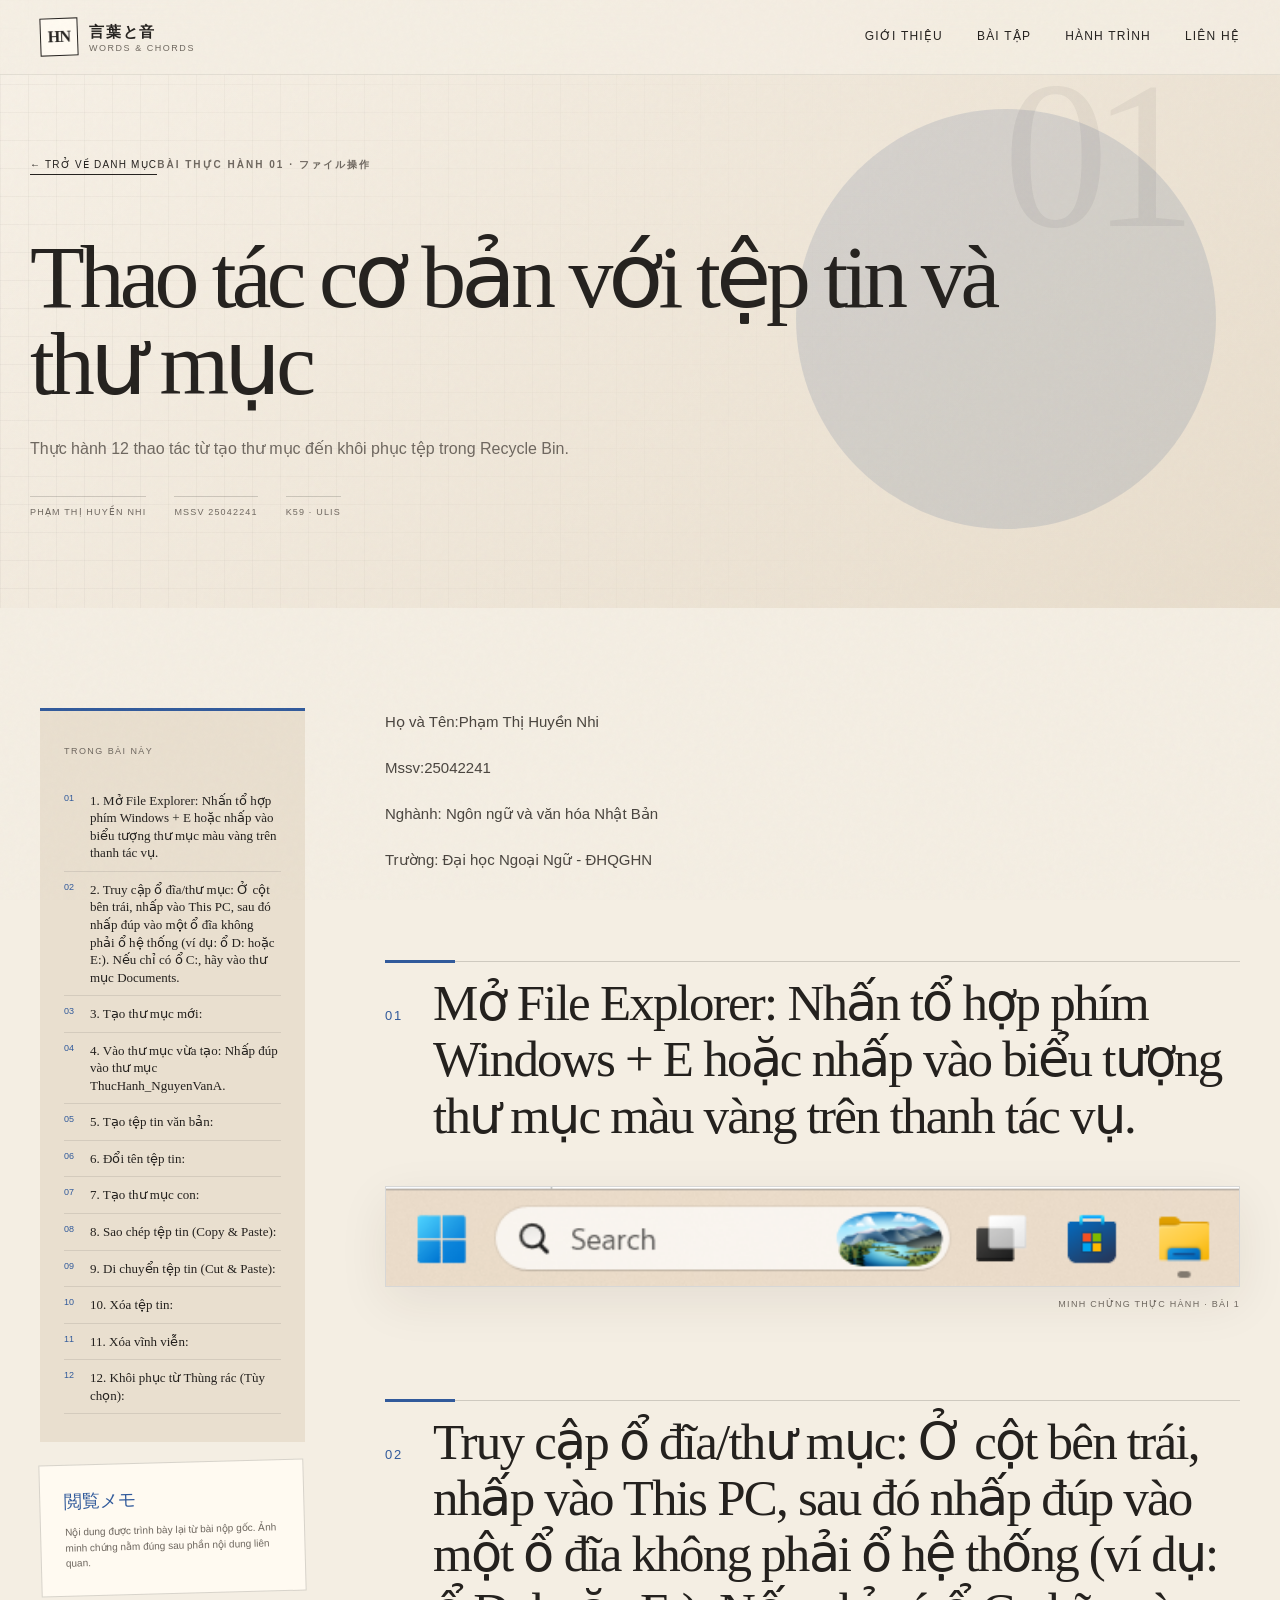
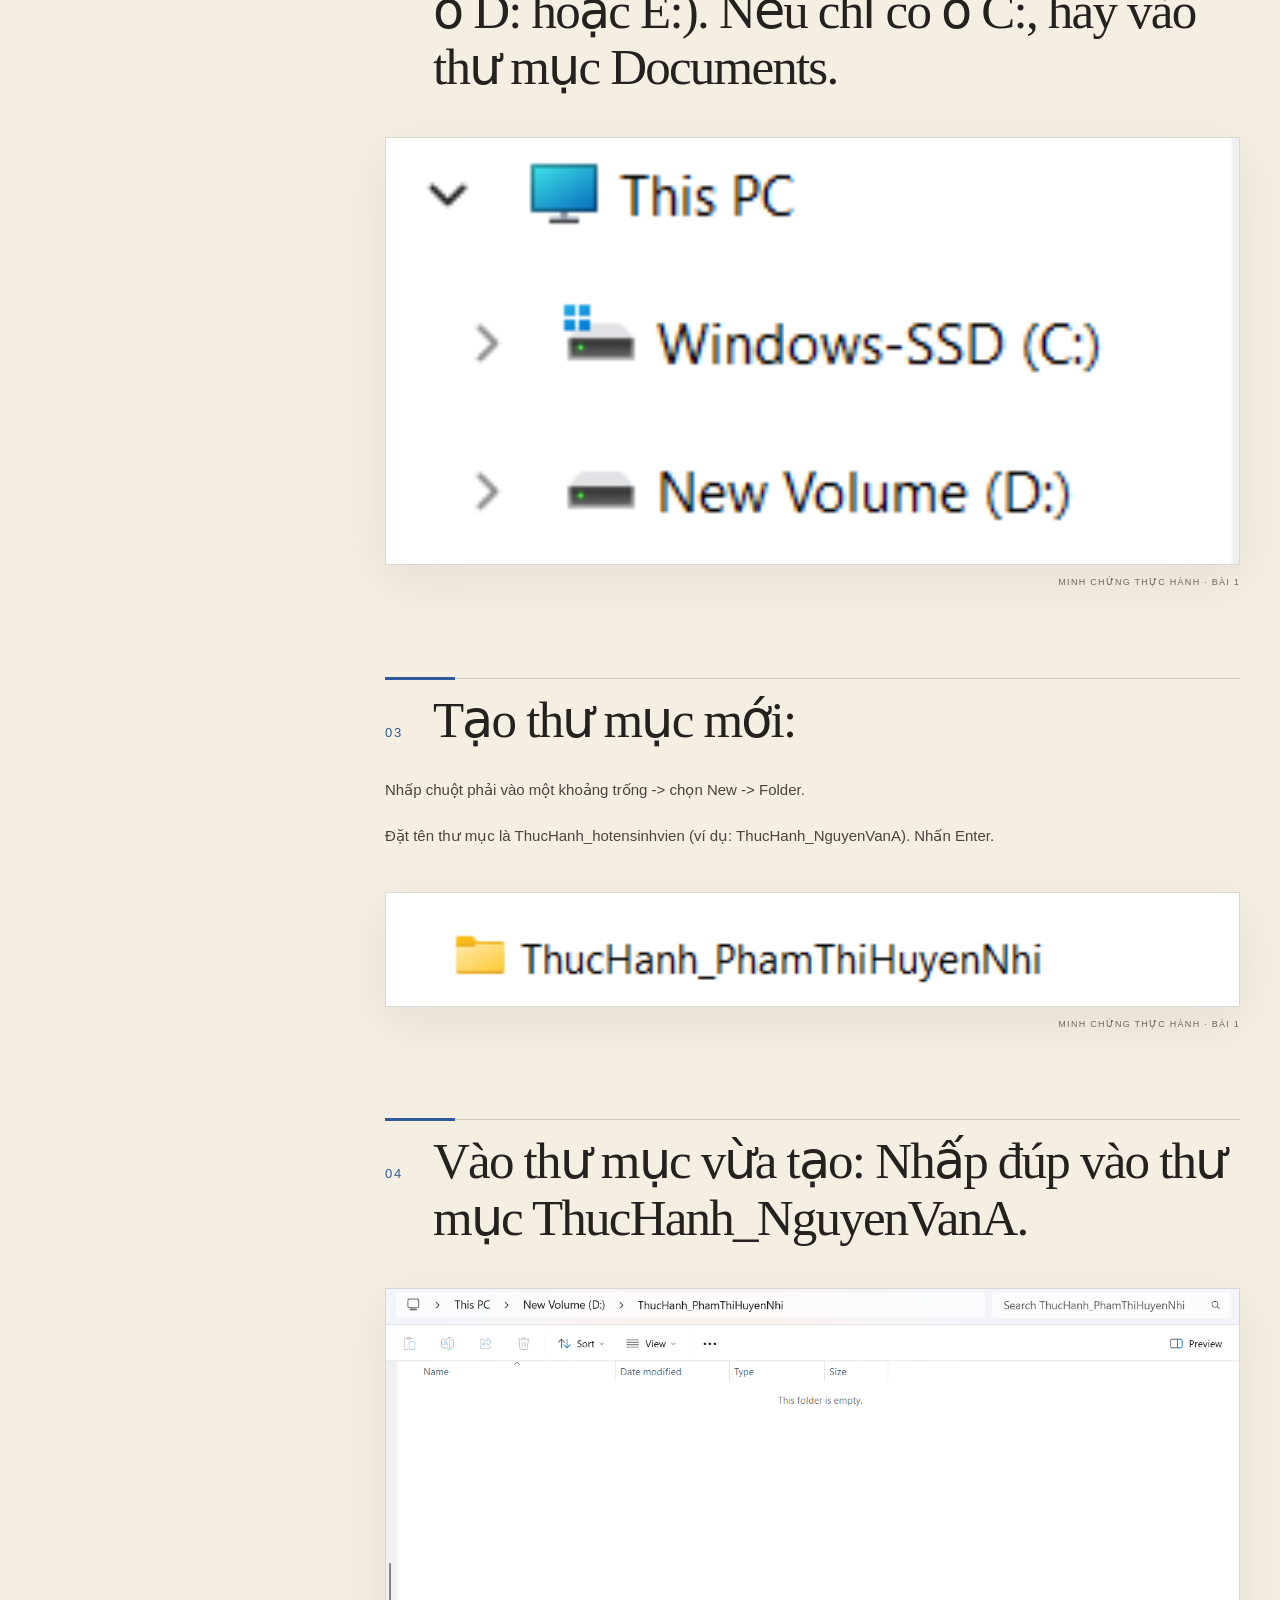
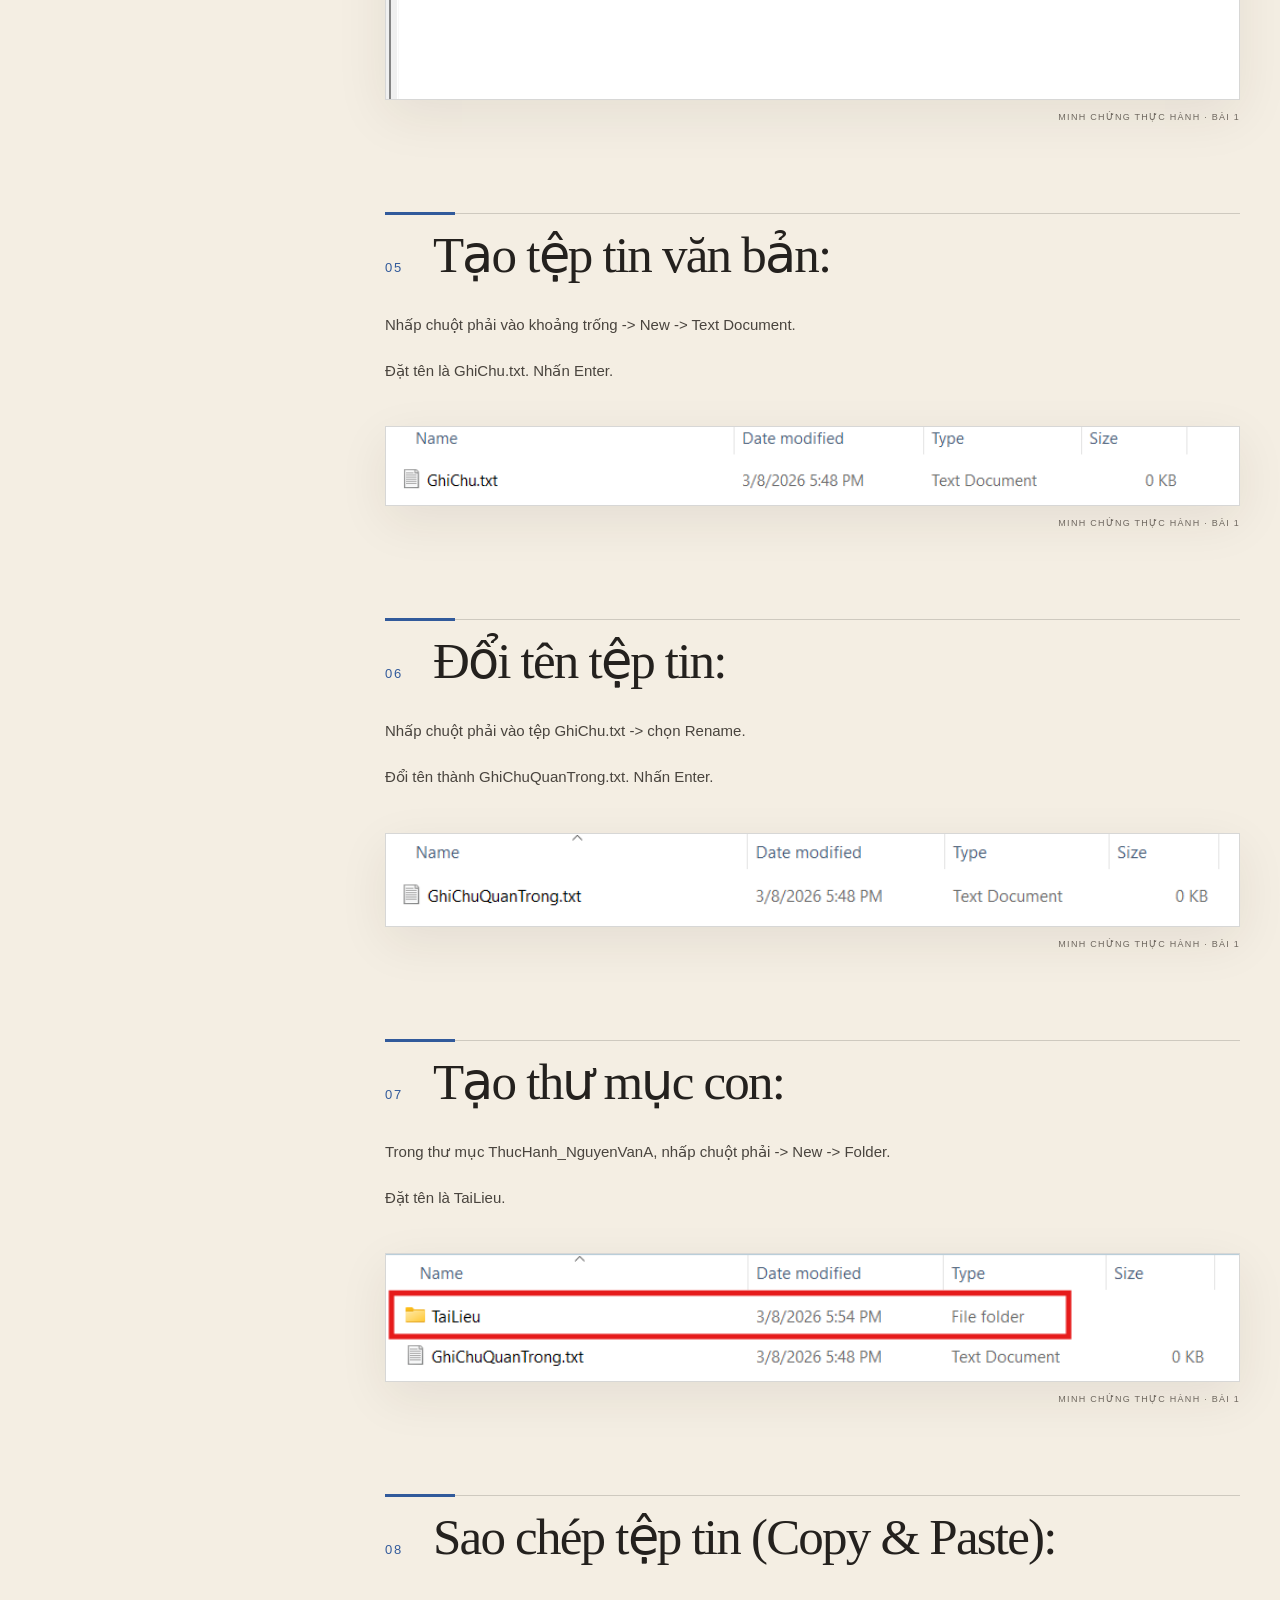
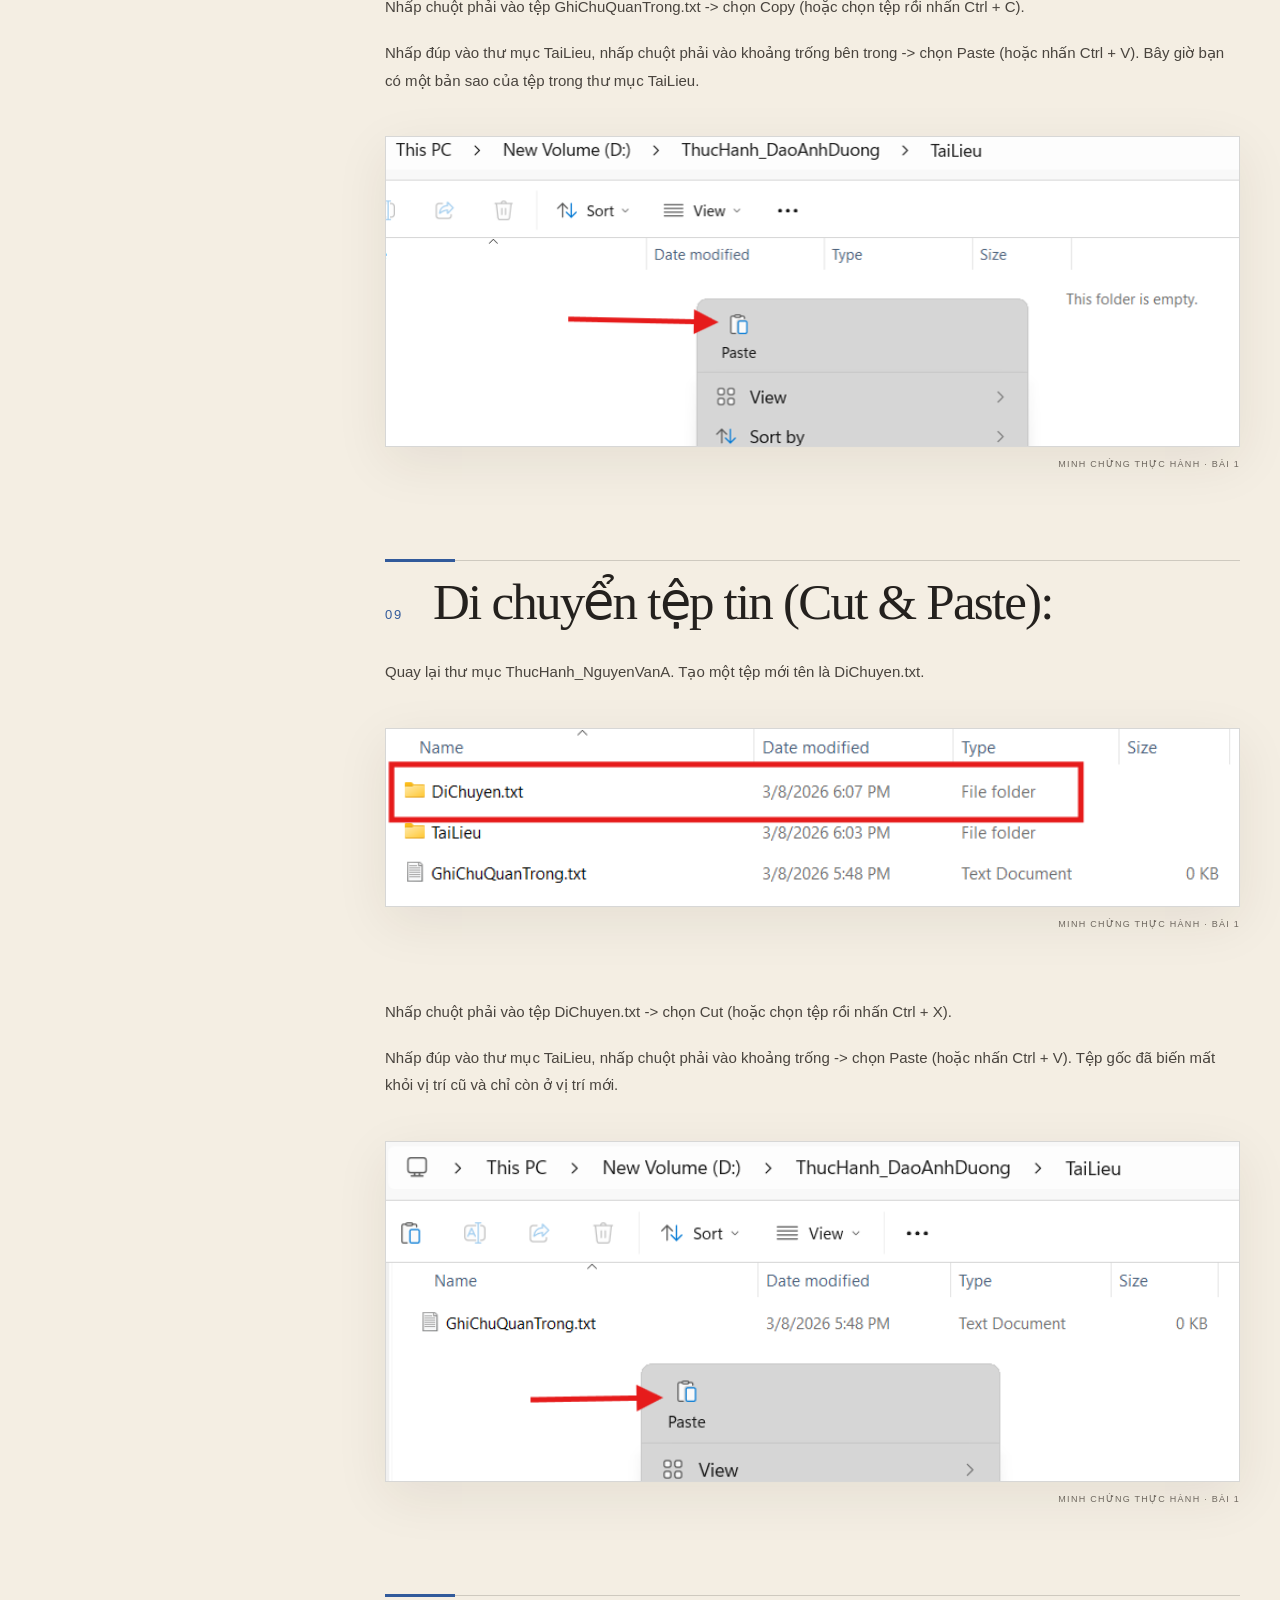
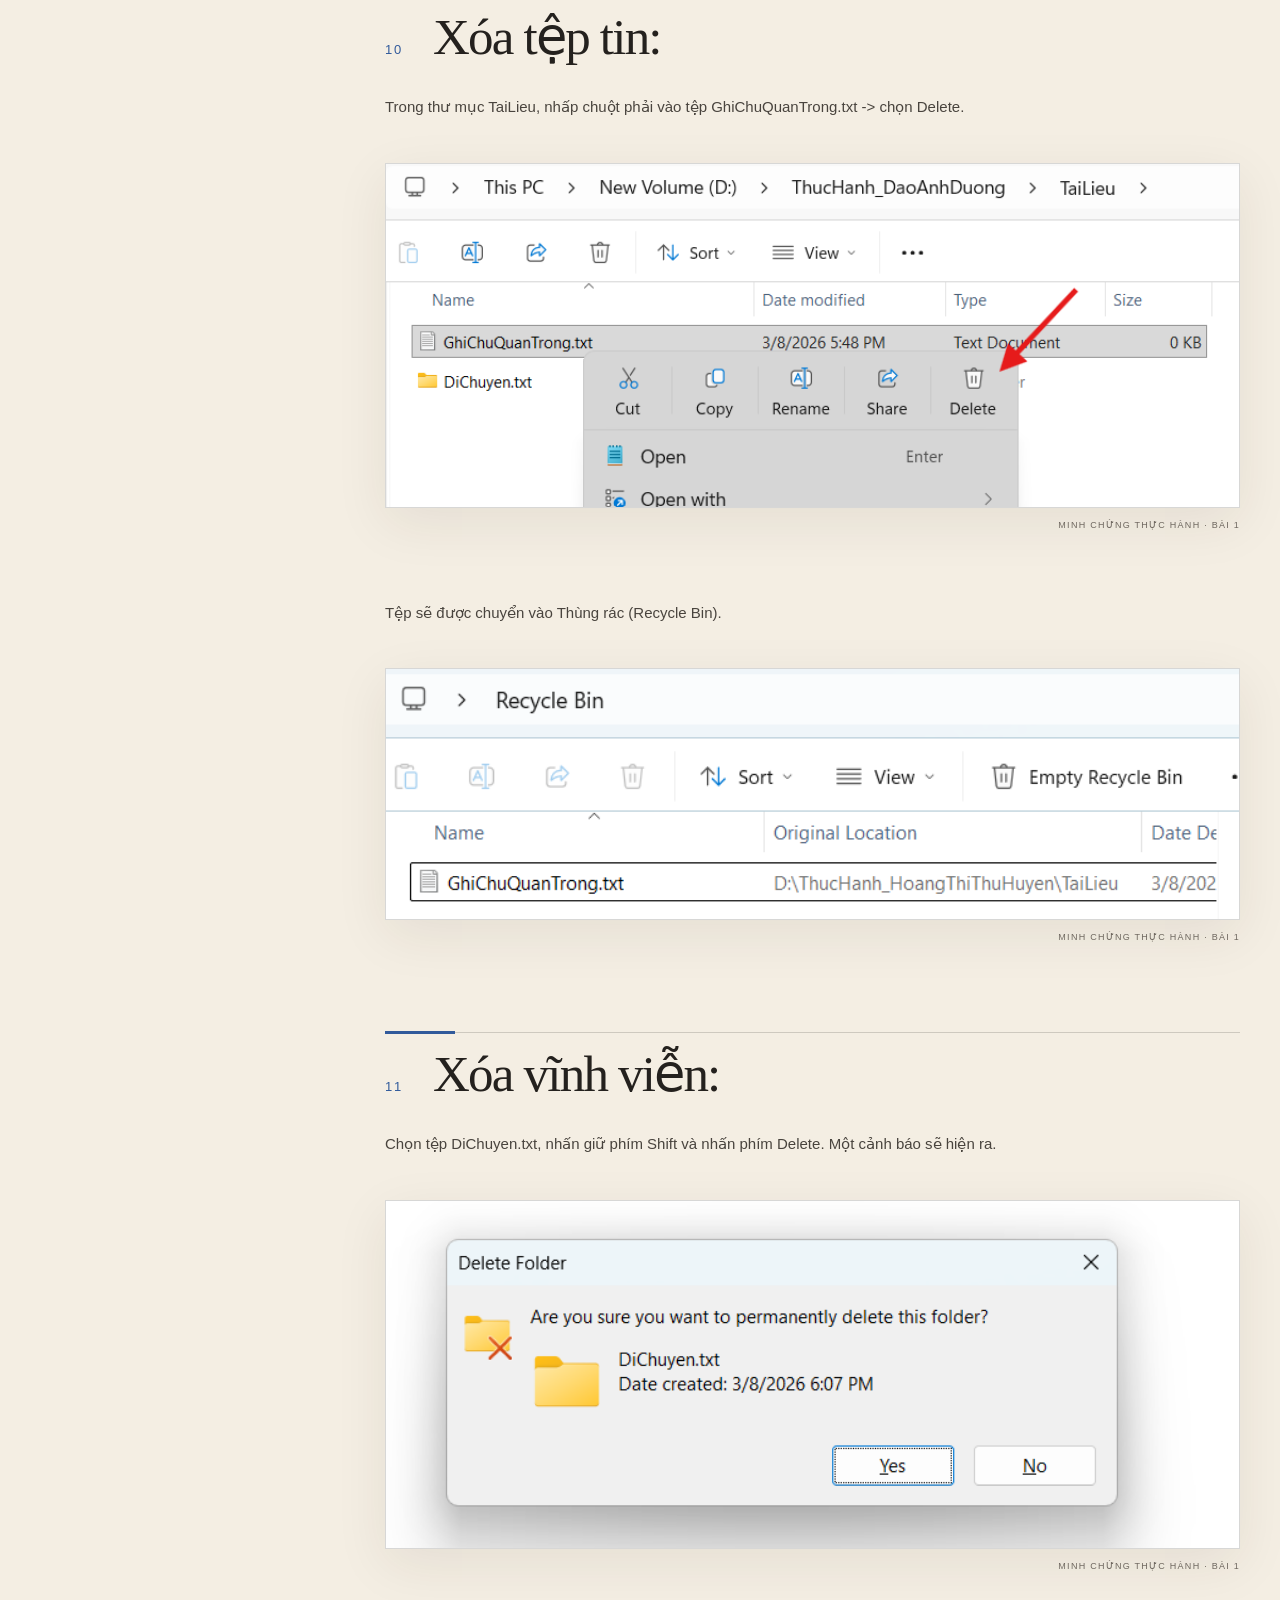
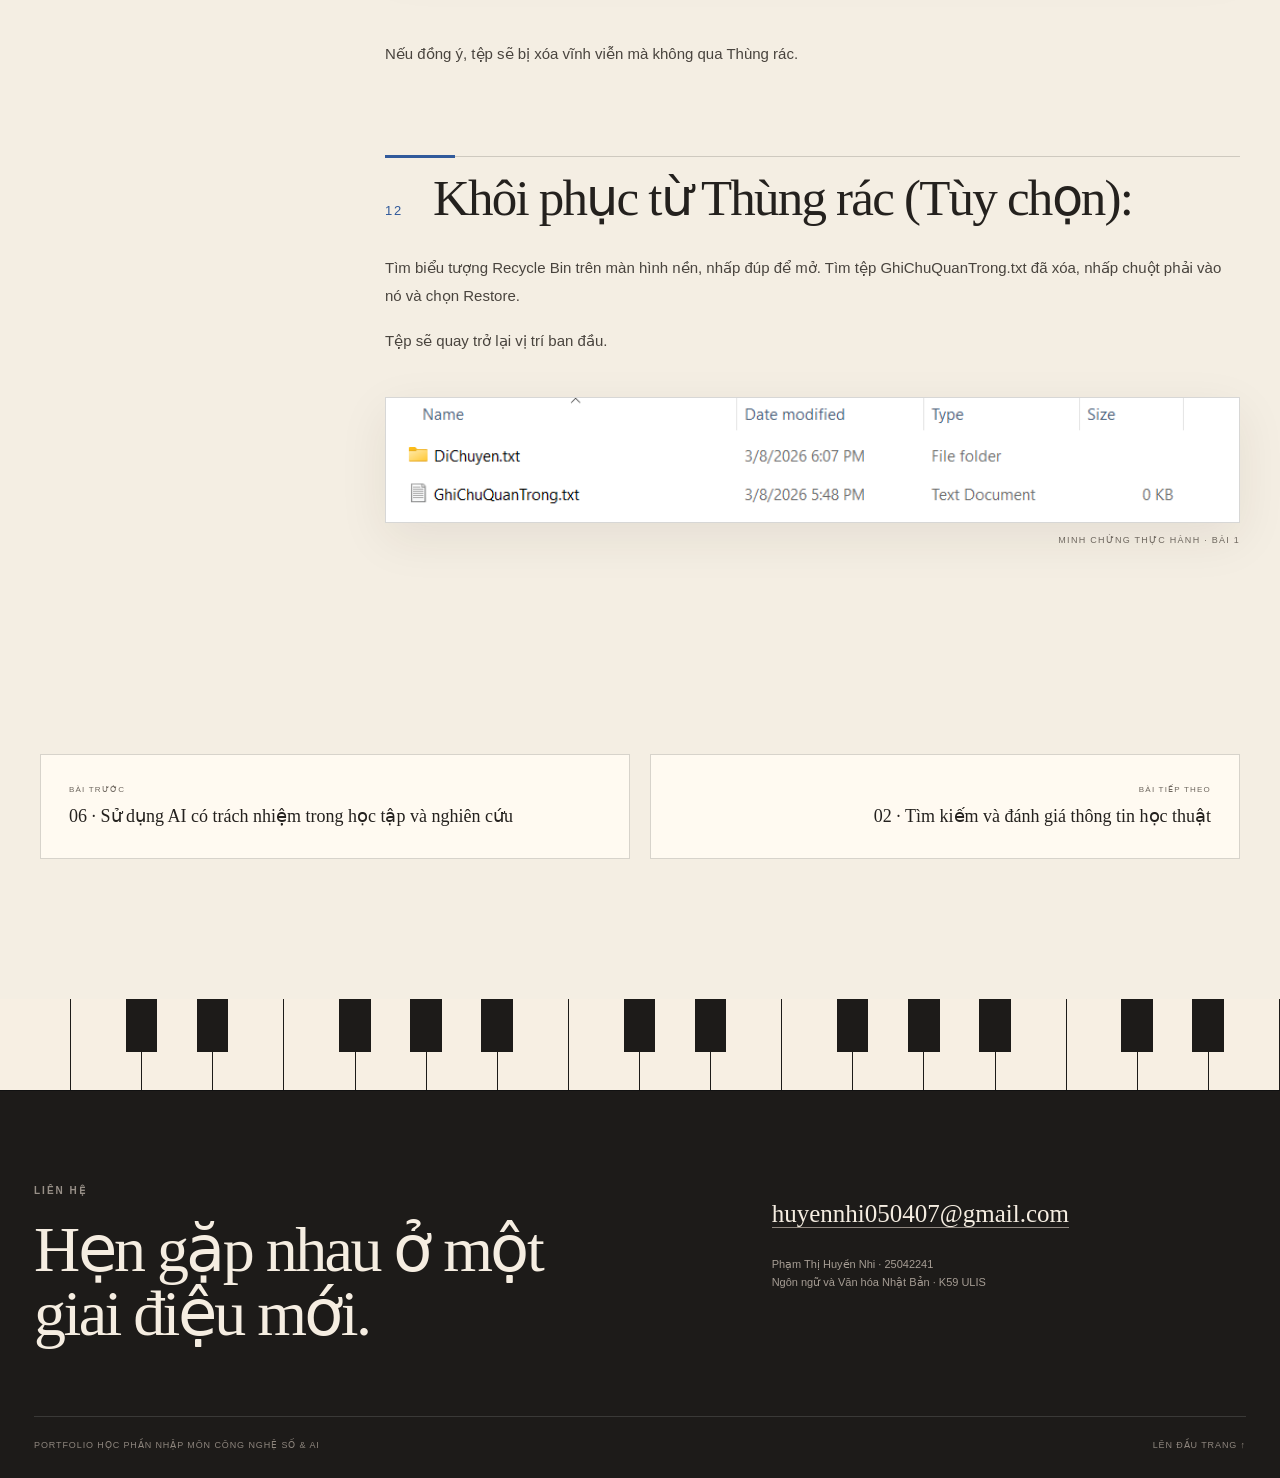
==== bai-1/index.html @ 7abbdb40 "first commit" ====
<!doctype html><html lang="vi"><head><meta charset="utf-8"><meta name="viewport" content="width=device-width,initial-scale=1"><meta name="description" content="Portfolio học tập của Phạm Thị Huyền Nhi, sinh viên Ngôn ngữ và Văn hóa Nhật Bản, K59 ULIS."><meta name="theme-color" content="#f4eee3"><title>Thao tác cơ bản với tệp tin và thư mục</title><link rel="icon" href="../assets/favicon.svg" type="image/svg+xml"><link rel="stylesheet" href="../assets/css/styles.css"><script defer src="../assets/js/main.js"></script></head><body id="top"><header class="site-header"><div class="nav-shell"><a class="brand" href="../index.html" aria-label="Về trang chủ"><span class="brand-mark">HN</span><span><b>言葉と音</b><small>words &amp; chords</small></span></a><nav class="desktop-nav" aria-label="Điều hướng chính"><a href="../index.html#about">Giới thiệu</a><a href="../index.html#projects">Bài tập</a><a href="../index.html#journey">Hành trình</a><a href="../index.html#contact">Liên hệ</a></nav><button class="menu-button" type="button" aria-expanded="false" aria-controls="mobile-menu"><span></span><span></span></button></div><div id="mobile-menu" class="mobile-menu" hidden><a href="../index.html#about">Giới thiệu</a><a href="../index.html#projects">Bài tập</a><a href="../index.html#journey">Hành trình</a><a href="../index.html#contact">Liên hệ</a></div></header>
<main class="project-page accent-indigo">
<section class="project-hero"><div class="paper-grid"></div><div class="project-hero-inner"><a class="back-link" href="../index.html#projects">← Trở về danh mục</a><div class="project-number">01</div><span class="section-kicker">Bài thực hành 01 · ファイル操作</span><h1>Thao tác cơ bản với tệp tin và thư mục</h1><p>Thực hành 12 thao tác từ tạo thư mục đến khôi phục tệp trong Recycle Bin.</p><div class="project-meta"><span>Phạm Thị Huyền Nhi</span><span>MSSV 25042241</span><span>K59 · ULIS</span></div></div></section>
<section class="article-layout"><aside class="article-aside"><div class="toc-card"><span class="toc-label">Trong bài này</span><ol><li>1. Mở File Explorer: Nhấn tổ hợp phím Windows + E hoặc nhấp vào biểu tượng thư mục màu vàng trên thanh tác vụ.</li><li>2. Truy cập ổ đĩa/thư mục: Ở cột bên trái, nhấp vào This PC, sau đó nhấp đúp vào một ổ đĩa không phải ổ hệ thống (ví dụ: ổ D: hoặc E:). Nếu chỉ có ổ C:, hãy vào thư mục Documents.</li><li>3. Tạo thư mục mới:</li><li>4. Vào thư mục vừa tạo: Nhấp đúp vào thư mục ThucHanh_NguyenVanA.</li><li>5. Tạo tệp tin văn bản:</li><li>6. Đổi tên tệp tin:</li><li>7. Tạo thư mục con:</li><li>8. Sao chép tệp tin (Copy &amp; Paste):</li><li>9. Di chuyển tệp tin (Cut &amp; Paste):</li><li>10. Xóa tệp tin:</li><li>11. Xóa vĩnh viễn:</li><li>12. Khôi phục từ Thùng rác (Tùy chọn):</li></ol></div><div class="note-card"><span>閲覧メモ</span><p>Nội dung được trình bày lại từ bài nộp gốc. Ảnh minh chứng nằm đúng sau phần nội dung liên quan.</p></div></aside><article class="article-content"><p>Họ và Tên:Phạm Thị Huyền Nhi</p>
<p>Mssv:25042241</p>
<p>Nghành: Ngôn ngữ và văn hóa Nhật Bản</p>
<p>Trường: Đại học Ngoại Ngữ - ĐHQGHN</p>
<h2 class="step-heading"><span>01</span>Mở File Explorer: Nhấn tổ hợp phím Windows + E hoặc nhấp vào biểu tượng thư mục màu vàng trên thanh tác vụ.</h2>
<figure class="evidence"><button class="image-zoom" type="button" data-image="../assets/images/projects/bai-1-01.png" aria-label="Mở ảnh minh chứng"><img src="../assets/images/projects/bai-1-01.png" alt="Minh chứng thực hành Bài 1" loading="lazy"></button><figcaption>Minh chứng thực hành · Bài 1</figcaption></figure>
<h2 class="step-heading"><span>02</span>Truy cập ổ đĩa/thư mục: Ở cột bên trái, nhấp vào This PC, sau đó nhấp đúp vào một ổ đĩa không phải ổ hệ thống (ví dụ: ổ D: hoặc E:). Nếu chỉ có ổ C:, hãy vào thư mục Documents.</h2>
<figure class="evidence"><button class="image-zoom" type="button" data-image="../assets/images/projects/bai-1-02.png" aria-label="Mở ảnh minh chứng"><img src="../assets/images/projects/bai-1-02.png" alt="Minh chứng thực hành Bài 1" loading="lazy"></button><figcaption>Minh chứng thực hành · Bài 1</figcaption></figure>
<h2 class="step-heading"><span>03</span>Tạo thư mục mới:</h2>
<p>Nhấp chuột phải vào một khoảng trống -&gt; chọn New -&gt; Folder.</p>
<p>Đặt tên thư mục là ThucHanh_hotensinhvien (ví dụ: ThucHanh_NguyenVanA). Nhấn Enter.</p>
<figure class="evidence"><button class="image-zoom" type="button" data-image="../assets/images/projects/bai-1-03.png" aria-label="Mở ảnh minh chứng"><img src="../assets/images/projects/bai-1-03.png" alt="Minh chứng thực hành Bài 1" loading="lazy"></button><figcaption>Minh chứng thực hành · Bài 1</figcaption></figure>
<h2 class="step-heading"><span>04</span>Vào thư mục vừa tạo: Nhấp đúp vào thư mục ThucHanh_NguyenVanA.</h2>
<figure class="evidence"><button class="image-zoom" type="button" data-image="../assets/images/projects/bai-1-04.png" aria-label="Mở ảnh minh chứng"><img src="../assets/images/projects/bai-1-04.png" alt="Minh chứng thực hành Bài 1" loading="lazy"></button><figcaption>Minh chứng thực hành · Bài 1</figcaption></figure>
<h2 class="step-heading"><span>05</span>Tạo tệp tin văn bản:</h2>
<p>Nhấp chuột phải vào khoảng trống -&gt; New -&gt; Text Document.</p>
<p>Đặt tên là GhiChu.txt. Nhấn Enter.</p>
<figure class="evidence"><button class="image-zoom" type="button" data-image="../assets/images/projects/bai-1-05.png" aria-label="Mở ảnh minh chứng"><img src="../assets/images/projects/bai-1-05.png" alt="Minh chứng thực hành Bài 1" loading="lazy"></button><figcaption>Minh chứng thực hành · Bài 1</figcaption></figure>
<h2 class="step-heading"><span>06</span>Đổi tên tệp tin:</h2>
<p>Nhấp chuột phải vào tệp GhiChu.txt -&gt; chọn Rename.</p>
<p>Đổi tên thành GhiChuQuanTrong.txt. Nhấn Enter.</p>
<figure class="evidence"><button class="image-zoom" type="button" data-image="../assets/images/projects/bai-1-06.png" aria-label="Mở ảnh minh chứng"><img src="../assets/images/projects/bai-1-06.png" alt="Minh chứng thực hành Bài 1" loading="lazy"></button><figcaption>Minh chứng thực hành · Bài 1</figcaption></figure>
<h2 class="step-heading"><span>07</span>Tạo thư mục con:</h2>
<p>Trong thư mục ThucHanh_NguyenVanA, nhấp chuột phải -&gt; New -&gt; Folder.</p>
<p>Đặt tên là TaiLieu.</p>
<figure class="evidence"><button class="image-zoom" type="button" data-image="../assets/images/projects/bai-1-07.png" aria-label="Mở ảnh minh chứng"><img src="../assets/images/projects/bai-1-07.png" alt="Minh chứng thực hành Bài 1" loading="lazy"></button><figcaption>Minh chứng thực hành · Bài 1</figcaption></figure>
<h2 class="step-heading"><span>08</span>Sao chép tệp tin (Copy &amp; Paste):</h2>
<p>Nhấp chuột phải vào tệp GhiChuQuanTrong.txt -&gt; chọn Copy (hoặc chọn tệp rồi nhấn Ctrl + C).</p>
<p>Nhấp đúp vào thư mục TaiLieu, nhấp chuột phải vào khoảng trống bên trong -&gt; chọn Paste (hoặc nhấn Ctrl + V). Bây giờ bạn có một bản sao của tệp trong thư mục TaiLieu.</p>
<figure class="evidence"><button class="image-zoom" type="button" data-image="../assets/images/projects/bai-1-08.png" aria-label="Mở ảnh minh chứng"><img src="../assets/images/projects/bai-1-08.png" alt="Minh chứng thực hành Bài 1" loading="lazy"></button><figcaption>Minh chứng thực hành · Bài 1</figcaption></figure>
<h2 class="step-heading"><span>09</span>Di chuyển tệp tin (Cut &amp; Paste):</h2>
<p>Quay lại thư mục ThucHanh_NguyenVanA. Tạo một tệp mới tên là DiChuyen.txt.</p>
<figure class="evidence"><button class="image-zoom" type="button" data-image="../assets/images/projects/bai-1-09.png" aria-label="Mở ảnh minh chứng"><img src="../assets/images/projects/bai-1-09.png" alt="Minh chứng thực hành Bài 1" loading="lazy"></button><figcaption>Minh chứng thực hành · Bài 1</figcaption></figure>
<p>Nhấp chuột phải vào tệp DiChuyen.txt -&gt; chọn Cut (hoặc chọn tệp rồi nhấn Ctrl + X).</p>
<p>Nhấp đúp vào thư mục TaiLieu, nhấp chuột phải vào khoảng trống -&gt; chọn Paste (hoặc nhấn Ctrl + V). Tệp gốc đã biến mất khỏi vị trí cũ và chỉ còn ở vị trí mới.</p>
<figure class="evidence"><button class="image-zoom" type="button" data-image="../assets/images/projects/bai-1-10.png" aria-label="Mở ảnh minh chứng"><img src="../assets/images/projects/bai-1-10.png" alt="Minh chứng thực hành Bài 1" loading="lazy"></button><figcaption>Minh chứng thực hành · Bài 1</figcaption></figure>
<h2 class="step-heading"><span>10</span>Xóa tệp tin:</h2>
<p>Trong thư mục TaiLieu, nhấp chuột phải vào tệp GhiChuQuanTrong.txt -&gt; chọn Delete.</p>
<figure class="evidence"><button class="image-zoom" type="button" data-image="../assets/images/projects/bai-1-11.png" aria-label="Mở ảnh minh chứng"><img src="../assets/images/projects/bai-1-11.png" alt="Minh chứng thực hành Bài 1" loading="lazy"></button><figcaption>Minh chứng thực hành · Bài 1</figcaption></figure>
<p>Tệp sẽ được chuyển vào Thùng rác (Recycle Bin).</p>
<figure class="evidence"><button class="image-zoom" type="button" data-image="../assets/images/projects/bai-1-12.png" aria-label="Mở ảnh minh chứng"><img src="../assets/images/projects/bai-1-12.png" alt="Minh chứng thực hành Bài 1" loading="lazy"></button><figcaption>Minh chứng thực hành · Bài 1</figcaption></figure>
<h2 class="step-heading"><span>11</span>Xóa vĩnh viễn:</h2>
<p>Chọn tệp DiChuyen.txt, nhấn giữ phím Shift và nhấn phím Delete. Một cảnh báo sẽ hiện ra.</p>
<figure class="evidence"><button class="image-zoom" type="button" data-image="../assets/images/projects/bai-1-13.png" aria-label="Mở ảnh minh chứng"><img src="../assets/images/projects/bai-1-13.png" alt="Minh chứng thực hành Bài 1" loading="lazy"></button><figcaption>Minh chứng thực hành · Bài 1</figcaption></figure>
<p>Nếu đồng ý, tệp sẽ bị xóa vĩnh viễn mà không qua Thùng rác.</p>
<h2 class="step-heading"><span>12</span>Khôi phục từ Thùng rác (Tùy chọn):</h2>
<p>Tìm biểu tượng Recycle Bin trên màn hình nền, nhấp đúp để mở. Tìm tệp GhiChuQuanTrong.txt đã xóa, nhấp chuột phải vào nó và chọn Restore.</p>
<p>Tệp sẽ quay trở lại vị trí ban đầu.</p>
<figure class="evidence"><button class="image-zoom" type="button" data-image="../assets/images/projects/bai-1-14.png" aria-label="Mở ảnh minh chứng"><img src="../assets/images/projects/bai-1-14.png" alt="Minh chứng thực hành Bài 1" loading="lazy"></button><figcaption>Minh chứng thực hành · Bài 1</figcaption></figure></article></section>
<nav class="project-pagination" aria-label="Chuyển bài"><a href="../bai-6/"><small>Bài trước</small><strong>06 · Sử dụng AI có trách nhiệm trong học tập và nghiên cứu</strong></a><a href="../bai-2/"><small>Bài tiếp theo</small><strong>02 · Tìm kiếm và đánh giá thông tin học thuật</strong></a></nav>
</main><footer class="site-footer" id="contact"><div class="piano-keys" aria-hidden="true"><i></i><i></i><i></i><i></i><i></i><i></i><i></i><i></i><i></i><i></i><i></i><i></i><i></i><i></i><i></i><i></i><i></i><i></i></div><div class="footer-grid"><div><span class="section-kicker">Liên hệ</span><h2>Hẹn gặp nhau ở một<br>giai điệu mới.</h2></div><div class="footer-contact"><a href="mailto:huyennhi050407@gmail.com">huyennhi050407@gmail.com</a><p>Phạm Thị Huyền Nhi · 25042241<br>Ngôn ngữ và Văn hóa Nhật Bản · K59 ULIS</p></div></div><div class="footer-bottom"><span>Portfolio học phần Nhập môn Công nghệ số &amp; AI</span><a href="#top">Lên đầu trang ↑</a></div></footer><div class="lightbox" role="dialog" aria-modal="true" aria-label="Xem ảnh" hidden><button class="lightbox-close" aria-label="Đóng ảnh">×</button><img alt="Ảnh minh chứng phóng lớn"></div></body></html>
---- assets/css/styles.css ----
:root{
  --paper:#f4eee3;
  --paper-2:#fffaf1;
  --ink:#24211e;
  --muted:#6e675f;
  --line:rgba(36,33,30,.18);
  --indigo:#315a9b;
  --verm:#c44e3f;
  --sage:#87958a;
  --brass:#b78e52;
  --blue:#567ba8;
  --red:#a8443d;
  --shadow:0 22px 60px rgba(51,40,28,.12);
  --serif:ui-serif,Georgia,"Times New Roman","Noto Serif","Noto Serif JP",serif;
  --sans:ui-sans-serif,-apple-system,BlinkMacSystemFont,"Segoe UI","Noto Sans","Noto Sans JP",Arial,sans-serif;
  --hand:"Segoe Print","Bradley Hand","Comic Sans MS",cursive;
}
*{box-sizing:border-box}
html{scroll-behavior:smooth}
body{margin:0;background:var(--paper);color:var(--ink);font-family:var(--sans);line-height:1.65;-webkit-font-smoothing:antialiased;overflow-x:hidden}
body::before{content:"";position:fixed;inset:0;pointer-events:none;opacity:.25;z-index:1000;background-image:url("data:image/svg+xml,%3Csvg viewBox='0 0 180 180' xmlns='http://www.w3.org/2000/svg'%3E%3Cfilter id='n'%3E%3CfeTurbulence type='fractalNoise' baseFrequency='.9' numOctaves='2' stitchTiles='stitch'/%3E%3C/filter%3E%3Crect width='100%25' height='100%25' filter='url(%23n)' opacity='.11'/%3E%3C/svg%3E")}
a{color:inherit;text-decoration:none}
img{display:block;max-width:100%}
button{font:inherit;color:inherit}
button,a{ -webkit-tap-highlight-color:transparent }
:focus-visible{outline:3px solid var(--indigo);outline-offset:4px}
::selection{background:#dbc9af;color:var(--ink)}

/* header */
.site-header{position:fixed;inset:0 0 auto;z-index:100;background:rgba(244,238,227,.82);backdrop-filter:blur(18px);border-bottom:1px solid rgba(36,33,30,.08)}
.nav-shell{height:74px;max-width:1440px;margin:auto;padding:0 40px;display:flex;align-items:center;justify-content:space-between}
.brand{display:flex;align-items:center;gap:11px}
.brand-mark{width:38px;height:38px;display:grid;place-items:center;border:1.5px solid var(--ink);font-family:var(--serif);font-weight:700;letter-spacing:-.04em;transform:rotate(-2deg);background:var(--paper-2)}
.brand b{display:block;font-family:var(--serif);font-size:15px;letter-spacing:.12em}
.brand small{display:block;color:var(--muted);font-size:9px;letter-spacing:.17em;text-transform:uppercase;line-height:1.1}
.desktop-nav{display:flex;align-items:center;gap:34px;font-size:12px;letter-spacing:.1em;text-transform:uppercase}
.desktop-nav a{position:relative}
.desktop-nav a::after{content:"";position:absolute;left:0;right:100%;bottom:-7px;height:1px;background:var(--ink);transition:right .25s ease}
.desktop-nav a:hover::after{right:0}
.menu-button{display:none;border:0;background:none;width:44px;height:44px;cursor:pointer}
.menu-button span{display:block;width:23px;height:1px;background:var(--ink);margin:6px auto;transition:.25s}
.mobile-menu{padding:18px 24px 24px;border-top:1px solid var(--line);background:var(--paper)}
.mobile-menu a{display:block;padding:10px 0;font-family:var(--serif);font-size:24px}

/* shared */
.section{padding:130px max(34px,calc((100vw - 1340px)/2))}
.section-kicker{display:inline-block;font-size:10px;letter-spacing:.2em;text-transform:uppercase;color:var(--muted);font-weight:700;margin-bottom:18px}
.section-heading h2{font:400 clamp(44px,5.4vw,78px)/.98 var(--serif);letter-spacing:-.055em;margin:0}
.section-heading h2 em{font-weight:400;color:var(--verm)}
.section-heading.split{display:grid;grid-template-columns:1.1fr .7fr;gap:70px;align-items:end;margin-bottom:66px}
.section-heading.split p{font-size:15px;color:var(--muted);max-width:540px;margin:0 0 4px}
.button{display:inline-flex;min-height:48px;padding:0 20px;align-items:center;justify-content:center;border:1px solid var(--ink);font-size:11px;font-weight:700;letter-spacing:.11em;text-transform:uppercase;transition:transform .2s,box-shadow .2s,background .2s;cursor:pointer}
.button.primary{background:var(--ink);color:var(--paper-2);box-shadow:5px 5px 0 var(--verm)}
.button.primary:hover{transform:translate(3px,3px);box-shadow:2px 2px 0 var(--verm)}
.button.ghost{background:rgba(255,255,255,.3)}
.button.ghost:hover{background:var(--paper-2)}
.reveal{opacity:0;transform:translateY(24px);transition:opacity .75s cubic-bezier(.16,1,.3,1),transform .75s cubic-bezier(.16,1,.3,1)}
.reveal.is-visible{opacity:1;transform:none}

/* hero */
.hero{min-height:100vh;padding:116px max(32px,calc((100vw - 1440px)/2)) 62px;position:relative;display:grid;align-items:center;overflow:hidden}
.hero-texture{position:absolute;inset:0;background:linear-gradient(90deg,transparent 49.9%,rgba(36,33,30,.05) 50%,transparent 50.1%),linear-gradient(rgba(36,33,30,.035) 1px,transparent 1px),linear-gradient(90deg,rgba(36,33,30,.035) 1px,transparent 1px);background-size:100% 100%,32px 32px,32px 32px;mask-image:linear-gradient(to bottom,black,transparent 83%)}
.hero-shell{position:relative;display:grid;grid-template-columns:1.03fr 1.18fr .64fr;gap:24px;align-items:stretch;max-width:1440px;margin:auto;width:100%}
.hero-copy{padding:58px 30px 42px 24px;position:relative;z-index:3}
.tiny-note{position:absolute;left:-12px;top:-10px;width:150px;padding:14px 17px;background:#fbf6eb;box-shadow:0 8px 28px rgba(58,45,33,.12);transform:rotate(-4deg);font-family:var(--hand);border:1px solid rgba(36,33,30,.08)}
.tiny-note::before{content:"";position:absolute;width:52px;height:15px;background:rgba(188,152,110,.38);top:-8px;left:45px;transform:rotate(3deg)}
.tiny-note span,.tiny-note small{display:block}.tiny-note span{font-size:15px}.tiny-note small{font-size:9px;color:var(--muted)}
.hero-copy>.section-kicker{margin-top:85px}
.hero h1{font:400 clamp(62px,7vw,112px)/.76 var(--serif);letter-spacing:-.075em;margin:0 0 36px;max-width:620px}
.hero h1 span{display:block;font:400 clamp(19px,2vw,30px)/1 var(--hand);letter-spacing:.01em;margin:0 0 16px 8px;color:var(--verm);transform:rotate(-2deg);transform-origin:left}
.hero-lede{max-width:520px;font-size:17px;line-height:1.75;margin:0 0 32px;color:#4e4943}
.hero-lede em{font-family:var(--serif);font-size:1.12em;color:var(--ink)}
.hero-actions{display:flex;gap:14px;flex-wrap:wrap}
.quick-facts{display:flex;gap:28px;margin-top:56px;padding-top:22px;border-top:1px solid var(--line)}
.quick-facts span{font-size:9px;letter-spacing:.09em;text-transform:uppercase;color:var(--muted)}
.quick-facts b{display:block;font:600 18px var(--serif);color:var(--ink);letter-spacing:0;text-transform:none}
.hero-collage{min-height:660px;background:#d9c7ad;position:relative;overflow:hidden;box-shadow:var(--shadow);clip-path:polygon(2% 3%,97% 0,100% 96%,5% 100%,0 45%);isolation:isolate}
.hero-collage::before{content:"";position:absolute;inset:0;background:radial-gradient(circle at 30% 18%,rgba(255,255,255,.48),transparent 34%),linear-gradient(145deg,#ddcbae,#b79570);z-index:-3}
.hero-collage::after{content:"";position:absolute;inset:0;background:linear-gradient(rgba(255,255,255,.11),rgba(65,43,22,.11));mix-blend-mode:soft-light;z-index:5;pointer-events:none}
.sun-disc{position:absolute;width:340px;height:340px;border-radius:50%;background:var(--verm);right:8%;top:8%;opacity:.9;z-index:-2}
.portrait-frame{position:absolute;inset:4% 3% 0 8%;display:flex;align-items:flex-end;justify-content:center}
.portrait-frame img{height:94%;width:auto;max-width:95%;object-fit:contain;filter:drop-shadow(0 28px 35px rgba(29,25,20,.28));position:relative;z-index:2}
.vertical-label{position:absolute;left:-1%;top:23%;writing-mode:vertical-rl;background:rgba(247,239,226,.92);padding:16px 9px;font-family:var(--serif);font-size:13px;letter-spacing:.22em;z-index:3;box-shadow:3px 5px 0 rgba(36,33,30,.16)}
.photo-caption{position:absolute;right:18px;bottom:42px;background:#f6eedf;padding:13px 18px;z-index:7;transform:rotate(-2deg);box-shadow:0 10px 22px rgba(42,29,17,.2)}
.photo-caption::before{content:"";position:absolute;top:-7px;left:38%;width:55px;height:13px;background:rgba(222,193,150,.65)}
.photo-caption b,.photo-caption span{display:block}.photo-caption b{font-family:var(--serif);font-size:17px}.photo-caption span{font-size:9px;color:var(--muted)}
.staff-lines{position:absolute;left:-4%;top:18%;width:74%;z-index:1;transform:rotate(-8deg)}
.staff-lines i{display:block;border-top:1px solid rgba(36,33,30,.4);height:13px}.staff-lines b{position:absolute;right:10%;top:-45px;font:90px var(--serif);color:rgba(36,33,30,.42);transform:rotate(8deg)}
.guitar-line{position:absolute;right:-4%;bottom:-8%;width:32%;z-index:6;opacity:.58}.guitar-line svg{width:100%;fill:none;stroke:var(--ink);stroke-width:2.1;stroke-linecap:round;stroke-linejoin:round}
.hero-panel{background:rgba(255,250,241,.86);padding:36px 29px;box-shadow:var(--shadow);align-self:stretch;display:flex;flex-direction:column;justify-content:center;border-radius:0 26px 26px 0;position:relative}
.panel-heading{padding-bottom:20px;border-bottom:1px solid var(--line);margin-bottom:22px}.panel-heading span{display:block;font:26px var(--serif)}.panel-heading b{font-size:10px;color:var(--muted);letter-spacing:.12em;font-weight:500}
.skill-row{display:flex;align-items:center;justify-content:space-between;padding:11px 0;border-bottom:1px dashed rgba(36,33,30,.16);font-size:12px}.skill-row i{font-style:normal;letter-spacing:.15em;color:#7d6856;font-size:11px}
.interest-box{margin-top:28px;padding:16px 14px;background:#e9dfce;display:flex;gap:12px;align-items:center}.interest-box svg{width:38px;fill:none;stroke:var(--ink);stroke-width:1.5}.interest-box b,.interest-box span{display:block}.interest-box b{font:16px var(--serif)}.interest-box span{font-size:10px;color:var(--muted);line-height:1.45}
.scroll-cue{position:absolute;bottom:16px;left:50%;transform:translateX(-50%);font-size:9px;letter-spacing:.15em;text-transform:uppercase;color:var(--muted)}.scroll-cue span{display:inline-block;margin-left:8px;animation:float 1.5s ease-in-out infinite}@keyframes float{50%{transform:translateY(5px)}}

/* about */
.about{background:#f8f3ea;position:relative;border-top:1px solid rgba(36,33,30,.08);border-bottom:1px solid rgba(36,33,30,.08)}
.about::before{content:"";position:absolute;left:4%;top:6%;width:120px;height:90px;border:1px solid rgba(36,33,30,.12);transform:rotate(-7deg);background:repeating-linear-gradient(0deg,transparent 0 15px,rgba(36,33,30,.08) 16px)}
.about-grid{display:grid;grid-template-columns:.8fr 1.35fr;gap:80px;margin-top:70px;align-items:start}
.about-story{padding:46px;background:#ece0ce;box-shadow:9px 9px 0 rgba(49,90,155,.16);transform:rotate(-1deg);position:relative}
.about-story::before{content:"";position:absolute;top:-9px;left:35%;width:100px;height:18px;background:rgba(194,157,112,.48)}
.about-story p{font:20px/1.6 var(--serif);margin:0 0 22px}.about-story strong{color:var(--verm)}
.about-story blockquote{margin:42px 0 0;padding:22px 0 0;border-top:1px solid var(--line);font-size:11px;color:var(--muted)}.about-story blockquote span{display:block;font:24px var(--serif);color:var(--ink)}
.interest-cards{display:grid;grid-template-columns:repeat(3,1fr);gap:18px;padding-top:15px}
.interest-card{min-height:300px;padding:28px 24px;border:1px solid var(--line);background:var(--paper-2);position:relative;display:flex;flex-direction:column;justify-content:flex-end;transition:transform .3s ease,box-shadow .3s ease}
.interest-card:hover{transform:translateY(-8px) rotate(.3deg);box-shadow:var(--shadow)}
.interest-card.tilted{transform:rotate(2deg);background:#ead6c7}.interest-card.tilted:hover{transform:rotate(2deg) translateY(-8px)}
.interest-card.japanese{background:#d6dfd6}.interest-card svg{width:90px;height:90px;position:absolute;top:38px;left:50%;transform:translateX(-50%);fill:none;stroke:var(--ink);stroke-width:1.5}
.interest-no{position:absolute;top:18px;right:20px;font:12px var(--serif);color:var(--muted)}
.interest-card b{font:25px var(--serif)}.interest-card p{font-size:12px;color:var(--muted);line-height:1.5;margin:7px 0 0}
.big-kanji{position:absolute;top:18px;left:50%;transform:translateX(-50%);font:110px var(--serif);color:rgba(36,33,30,.22)}

/* projects */
.projects{background:var(--paper)}
.projects-grid{display:grid;grid-template-columns:repeat(12,1fr);gap:24px;align-items:start}
.project-card{background:var(--paper-2);border:1px solid var(--line);overflow:hidden;transition:transform .32s cubic-bezier(.16,1,.3,1),box-shadow .32s;position:relative}
.project-card:hover{transform:translateY(-8px);box-shadow:var(--shadow)}
.project-1,.project-4{grid-column:span 7}.project-2,.project-3{grid-column:span 5}.project-5{grid-column:span 5}.project-6{grid-column:span 7}
.project-2{margin-top:70px}.project-4{margin-top:-30px}.project-6{margin-top:-25px}
.project-thumb{height:310px;overflow:hidden;position:relative;background:#ddd2c0}.project-thumb img{width:100%;height:100%;object-fit:cover;object-position:top;transition:transform .55s cubic-bezier(.16,1,.3,1),filter .4s}.project-card:hover .project-thumb img{transform:scale(1.035);filter:saturate(1.06)}
.project-jp{position:absolute;right:14px;top:14px;background:rgba(246,239,227,.9);padding:7px 10px;font:11px var(--serif);letter-spacing:.12em}
.project-card-copy{padding:28px 30px 31px}.project-card-copy>div{display:flex;justify-content:space-between;align-items:center}.card-index{font:24px var(--serif);color:var(--verm)}.card-tag{font-size:9px;text-transform:uppercase;letter-spacing:.15em;color:var(--muted)}
.project-card h3{font:30px/1.08 var(--serif);letter-spacing:-.035em;margin:16px 0 12px}.project-card p{font-size:12px;color:var(--muted);line-height:1.6;margin:0;max-width:550px}.card-link{display:inline-block;margin-top:24px;font-size:10px;font-weight:700;text-transform:uppercase;letter-spacing:.12em;border-bottom:1px solid var(--ink)}.card-link b{font-size:14px;margin-left:6px}

/* journey */
.journey{background:#282522;color:#f7f0e4;display:grid;grid-template-columns:.85fr 1.15fr;gap:90px;align-items:center;overflow:hidden}
.journey-visual{min-height:580px;position:relative}
.record{width:min(31vw,420px);aspect-ratio:1;border-radius:50%;background:#171615;position:absolute;left:5%;top:6%;box-shadow:0 28px 70px rgba(0,0,0,.35);display:grid;place-items:center}
.record::after{content:"";position:absolute;inset:45%;border-radius:50%;background:#bc8f64;border:7px solid #e1c39b}.record i{position:absolute;border:1px solid rgba(255,255,255,.12);border-radius:50%}.record i:nth-child(1){inset:8%}.record i:nth-child(2){inset:20%}.record i:nth-child(3){inset:31%}.record b{z-index:2;color:#292522;font:16px var(--serif)}
.music-note-paper{position:absolute;right:0;bottom:3%;width:62%;background:#e9dcc8;color:var(--ink);padding:35px 34px;transform:rotate(4deg);box-shadow:0 20px 40px rgba(0,0,0,.3)}.music-note-paper::before{content:"";position:absolute;left:0;right:0;top:60px;height:65px;background:repeating-linear-gradient(0deg,transparent 0 11px,rgba(36,33,30,.13) 12px)}.music-note-paper span{font-size:9px;text-transform:uppercase;letter-spacing:.18em}.music-note-paper strong{display:block;font:23px var(--serif);margin:12px 0 30px}.music-note-paper p{font:18px/1.5 var(--hand);position:relative;margin:0}
.journey-copy .section-kicker{color:#bdb3a8}.journey-copy h2{font:400 clamp(43px,5vw,70px)/1.02 var(--serif);letter-spacing:-.045em;margin:0 0 54px}
.timeline{border-left:1px solid rgba(255,255,255,.22);padding-left:30px}.timeline div{position:relative;padding:0 0 34px 27px}.timeline div::before{content:"";position:absolute;left:-35px;top:6px;width:9px;height:9px;border-radius:50%;background:var(--verm);box-shadow:0 0 0 8px #282522}.timeline b{font:18px var(--serif);color:#d1a774}.timeline span{display:block;font:20px var(--serif);margin:4px 0 5px}.timeline p{font-size:12px;color:#aaa19a;margin:0;max-width:480px}

/* closing/footer */
.closing-note{background:#e9dfcf}
.closing-paper{max-width:1040px;margin:auto;background:var(--paper-2);padding:72px 100px;box-shadow:var(--shadow);position:relative;transform:rotate(-.4deg);overflow:hidden}
.closing-paper::before,.closing-paper::after{content:"";position:absolute;width:140px;height:28px;background:rgba(190,158,117,.4);top:-8px}.closing-paper::before{left:8%;transform:rotate(-4deg)}.closing-paper::after{right:8%;transform:rotate(5deg)}
.closing-paper>div{max-width:680px}.closing-paper h2{font:400 clamp(48px,6vw,80px)/1 var(--serif);letter-spacing:-.05em;margin:0 0 25px}.closing-paper p{color:var(--muted);margin:0 0 32px;max-width:610px}.vertical-jp{position:absolute;right:50px;top:54px;writing-mode:vertical-rl;font:25px var(--serif);letter-spacing:.24em;color:rgba(36,33,30,.23)}
.site-footer{background:#1d1b19;color:#f5ede1;padding:0 max(34px,calc((100vw - 1340px)/2)) 25px;position:relative;overflow:hidden}
.piano-keys{height:92px;display:flex;margin:0 calc(-1 * max(34px,calc((100vw - 1340px)/2))) 85px;background:#f7efe3;border-bottom:1px solid #111}.piano-keys i{flex:1;border-right:1px solid #1d1b19;position:relative}.piano-keys i:nth-child(7n+2)::after,.piano-keys i:nth-child(7n+3)::after,.piano-keys i:nth-child(7n+5)::after,.piano-keys i:nth-child(7n+6)::after,.piano-keys i:nth-child(7n)::after{content:"";position:absolute;right:-23%;top:0;width:45%;height:58%;background:#1d1b19;z-index:2}
.footer-grid{display:grid;grid-template-columns:1fr .7fr;gap:60px;padding-bottom:70px}.footer-grid .section-kicker{color:#978f87}.footer-grid h2{font:400 clamp(42px,5vw,68px)/1 var(--serif);letter-spacing:-.04em;margin:0}.footer-contact{padding-top:24px}.footer-contact>a{font:25px var(--serif);border-bottom:1px solid #8f877f}.footer-contact p{font-size:11px;color:#a69d94;margin-top:24px}.footer-bottom{border-top:1px solid rgba(255,255,255,.13);padding-top:21px;display:flex;justify-content:space-between;color:#8d857d;font-size:9px;letter-spacing:.1em;text-transform:uppercase}

/* Project pages */
.project-page{--accent:var(--indigo)}.accent-vermilion{--accent:var(--verm)}.accent-sage{--accent:var(--sage)}.accent-brass{--accent:var(--brass)}.accent-blue{--accent:var(--blue)}.accent-red{--accent:var(--red)}
.project-hero{min-height:590px;padding:150px max(30px,calc((100vw - 1260px)/2)) 80px;position:relative;overflow:hidden;background:linear-gradient(135deg,#f7f1e7,#e8ddcc)}
.project-hero::after{content:"";position:absolute;width:420px;height:420px;border-radius:50%;background:var(--accent);opacity:.14;right:5%;top:18%;filter:saturate(.7)}
.paper-grid{position:absolute;inset:0;background:linear-gradient(rgba(36,33,30,.035) 1px,transparent 1px),linear-gradient(90deg,rgba(36,33,30,.035) 1px,transparent 1px);background-size:28px 28px;mask-image:linear-gradient(90deg,black,transparent 74%)}
.project-hero-inner{position:relative;z-index:2;max-width:1020px}.back-link{display:inline-block;font-size:10px;letter-spacing:.12em;text-transform:uppercase;margin-bottom:58px;border-bottom:1px solid var(--ink)}
.project-number{position:absolute;right:-130px;top:-100px;font:210px/1 var(--serif);color:rgba(36,33,30,.06);letter-spacing:-.08em}.project-hero h1{font:400 clamp(54px,7vw,94px)/.98 var(--serif);letter-spacing:-.055em;margin:0;max-width:1000px}.project-hero p{font-size:16px;color:var(--muted);max-width:660px;margin:28px 0 34px}.project-meta{display:flex;gap:28px;flex-wrap:wrap;font-size:9px;text-transform:uppercase;letter-spacing:.13em;color:var(--muted)}.project-meta span{padding:8px 0;border-top:1px solid var(--line)}
.article-layout{max-width:1260px;margin:auto;padding:100px 30px 140px;display:grid;grid-template-columns:265px minmax(0,1fr);gap:80px;align-items:start}
.article-aside{position:sticky;top:105px}.toc-card{border-top:3px solid var(--accent);background:#e9dfcf;padding:25px 24px 28px}.toc-label{font-size:9px;text-transform:uppercase;letter-spacing:.16em;color:var(--muted)}.toc-card ol{padding:0;margin:20px 0 0;list-style:none;counter-reset:toc}.toc-card li{counter-increment:toc;font:13px/1.35 var(--serif);padding:9px 0 9px 26px;border-bottom:1px solid rgba(36,33,30,.1);position:relative}.toc-card li::before{content:counter(toc,decimal-leading-zero);position:absolute;left:0;top:10px;font:9px var(--sans);color:var(--accent)}
.note-card{margin-top:20px;padding:24px;border:1px solid var(--line);transform:rotate(-1.5deg);background:var(--paper-2)}.note-card span{font:18px var(--serif);color:var(--accent)}.note-card p{font-size:10px;color:var(--muted);line-height:1.55;margin:9px 0 0}
.article-content{min-width:0}.article-content>h2{font:400 clamp(32px,4vw,51px)/1.1 var(--serif);letter-spacing:-.035em;margin:88px 0 28px;padding-top:13px;border-top:1px solid var(--line);position:relative}.article-content>h2:first-child{margin-top:0}.article-content>h2::before{content:"";position:absolute;top:-2px;left:0;width:70px;border-top:3px solid var(--accent)}
.article-content>h3{font:600 21px/1.3 var(--serif);margin:48px 0 18px}.article-content p{font-size:15px;line-height:1.85;color:#49443e;margin:0 0 18px;max-width:880px}.article-content p.language-block{background:#eee5d7;border-left:3px solid var(--accent);padding:17px 20px;color:var(--ink);font-family:var(--serif);white-space:pre-line}
.step-heading{display:flex!important;gap:18px;align-items:baseline}.step-heading span{font:13px var(--sans);color:var(--accent);letter-spacing:.14em;min-width:30px}
.day-heading{display:grid!important;grid-template-columns:90px 1fr;gap:18px;padding:19px 22px;background:#e8dece;border:0!important}.day-heading span{font:11px var(--sans);letter-spacing:.1em;color:var(--accent);text-transform:uppercase}
.article-list{list-style:none;margin:10px 0 28px;padding:0}.article-list li{position:relative;padding:8px 0 8px 27px;border-bottom:1px dashed rgba(36,33,30,.14);font-size:14px;color:#49443e}.article-list li::before{content:"";width:7px;height:7px;border-radius:50%;background:var(--accent);position:absolute;left:2px;top:17px}
.evidence{margin:42px 0 66px}.image-zoom{display:block;width:100%;padding:0;border:1px solid var(--line);background:#fff;cursor:zoom-in;box-shadow:0 15px 50px rgba(55,43,29,.08);overflow:hidden}.image-zoom img{width:100%;max-height:760px;object-fit:contain;background:#fff;transition:transform .35s}.image-zoom:hover img{transform:scale(1.012)}.evidence figcaption{font-size:9px;letter-spacing:.14em;text-transform:uppercase;color:var(--muted);margin-top:10px;text-align:right}
.table-scroll{overflow:auto;margin:36px 0 62px;background:#fff;border:1px solid var(--line);box-shadow:0 16px 40px rgba(55,43,29,.07)}
table{border-collapse:collapse;width:100%;min-width:690px;font-size:12px;line-height:1.5}th,td{padding:16px 15px;text-align:left;vertical-align:top;border-right:1px solid #dcd3c7;border-bottom:1px solid #dcd3c7}th:last-child,td:last-child{border-right:0}thead th{background:var(--accent);color:white;font-size:10px;text-transform:uppercase;letter-spacing:.08em}tbody tr:nth-child(even){background:#f8f3eb}
.project-pagination{max-width:1260px;margin:0 auto 140px;padding:0 30px;display:grid;grid-template-columns:1fr 1fr;gap:20px}.project-pagination a{padding:28px;border:1px solid var(--line);background:var(--paper-2);transition:transform .25s,box-shadow .25s}.project-pagination a:last-child{text-align:right}.project-pagination a:hover{transform:translateY(-5px);box-shadow:var(--shadow)}.project-pagination small{display:block;font-size:8px;text-transform:uppercase;letter-spacing:.15em;color:var(--muted);margin-bottom:8px}.project-pagination strong{font:18px/1.3 var(--serif);font-weight:500}
.lightbox{position:fixed;inset:0;z-index:500;background:rgba(20,18,16,.92);display:grid;place-items:center;padding:35px}.lightbox[hidden]{display:none}.lightbox img{max-width:min(1200px,92vw);max-height:88vh;object-fit:contain;background:#fff;box-shadow:0 30px 90px rgba(0,0,0,.45)}.lightbox-close{position:absolute;right:25px;top:18px;border:0;background:none;color:#fff;font-size:42px;cursor:pointer;width:50px;height:50px;line-height:1}
.not-found{min-height:100vh;display:grid;place-content:center;text-align:center;padding:100px 30px}.not-found span{font-size:11px;letter-spacing:.15em;color:var(--muted)}.not-found h1{font:70px/1 var(--serif);letter-spacing:-.05em}.not-found .button{margin:auto}

@media(max-width:1100px){
  .hero-shell{grid-template-columns:1fr 1.1fr}.hero-panel{grid-column:1/-1;display:grid;grid-template-columns:repeat(2,1fr);column-gap:40px;border-radius:0}.panel-heading,.interest-box{grid-column:span 2}.hero-collage{min-height:620px}.hero-copy{padding-left:0}
  .about-grid{grid-template-columns:1fr;gap:45px}.interest-cards{padding-top:0}.journey{gap:55px}.record{width:350px}.section-heading.split{grid-template-columns:1fr;gap:28px}
}
@media(max-width:820px){
  .nav-shell{padding:0 20px;height:66px}.desktop-nav{display:none}.menu-button{display:block}.section{padding:95px 22px}.hero{padding:96px 20px 54px;min-height:auto}.hero-shell{grid-template-columns:1fr}.hero-copy{padding:30px 0}.tiny-note{position:relative;left:0;top:0;margin-bottom:40px}.hero-copy>.section-kicker{margin-top:0}.hero h1{font-size:72px}.hero-collage{min-height:620px}.hero-panel{grid-column:auto}.scroll-cue{display:none}
  .interest-cards{grid-template-columns:1fr}.interest-card{min-height:240px}.interest-card.tilted{transform:none}.projects-grid{display:block}.project-card{margin:0 0 24px!important}.project-thumb{height:280px}.journey{grid-template-columns:1fr}.journey-visual{min-height:500px}.record{width:340px}.journey-copy{padding-top:20px}.closing-paper{padding:65px 34px}.vertical-jp{right:20px}.footer-grid{grid-template-columns:1fr}.article-layout{grid-template-columns:1fr;padding-top:65px}.article-aside{position:relative;top:auto;display:none}.project-hero{min-height:auto;padding:120px 22px 70px}.project-number{right:-30px;top:-70px;font-size:130px}.project-pagination{grid-template-columns:1fr;margin-bottom:90px}.project-pagination a:last-child{text-align:left}
}
@media(max-width:540px){
  .brand small{display:none}.hero h1{font-size:59px}.hero-lede{font-size:15px}.quick-facts{gap:15px;justify-content:space-between}.quick-facts b{font-size:15px}.hero-collage{min-height:500px}.photo-caption{bottom:25px}.hero-panel{display:block}.panel-heading,.interest-box{grid-column:auto}.interest-box{margin-top:22px}.section-heading h2{font-size:46px}.about-story{padding:32px 25px}.about-story p{font-size:18px}.project-thumb{height:230px}.project-card-copy{padding:24px 21px}.project-card h3{font-size:25px}.journey{padding-left:20px;padding-right:20px}.record{width:280px;left:-10%}.music-note-paper{width:75%;padding:27px 22px}.closing-paper{padding:56px 25px}.vertical-jp{display:none}.footer-contact>a{font-size:18px}.footer-bottom{display:block}.footer-bottom a{display:block;margin-top:10px}.piano-keys{height:70px;margin-bottom:65px}.project-hero h1{font-size:50px}.project-meta{gap:12px}.article-layout{padding-left:18px;padding-right:18px}.article-content>h2{font-size:34px;margin-top:70px}.article-content p{font-size:14px}.evidence{margin:30px 0 50px}.project-pagination{padding:0 18px}
}
@media(prefers-reduced-motion:reduce){html{scroll-behavior:auto}*,*::before,*::after{animation-duration:.01ms!important;animation-iteration-count:1!important;transition-duration:.01ms!important}.reveal{opacity:1;transform:none}}
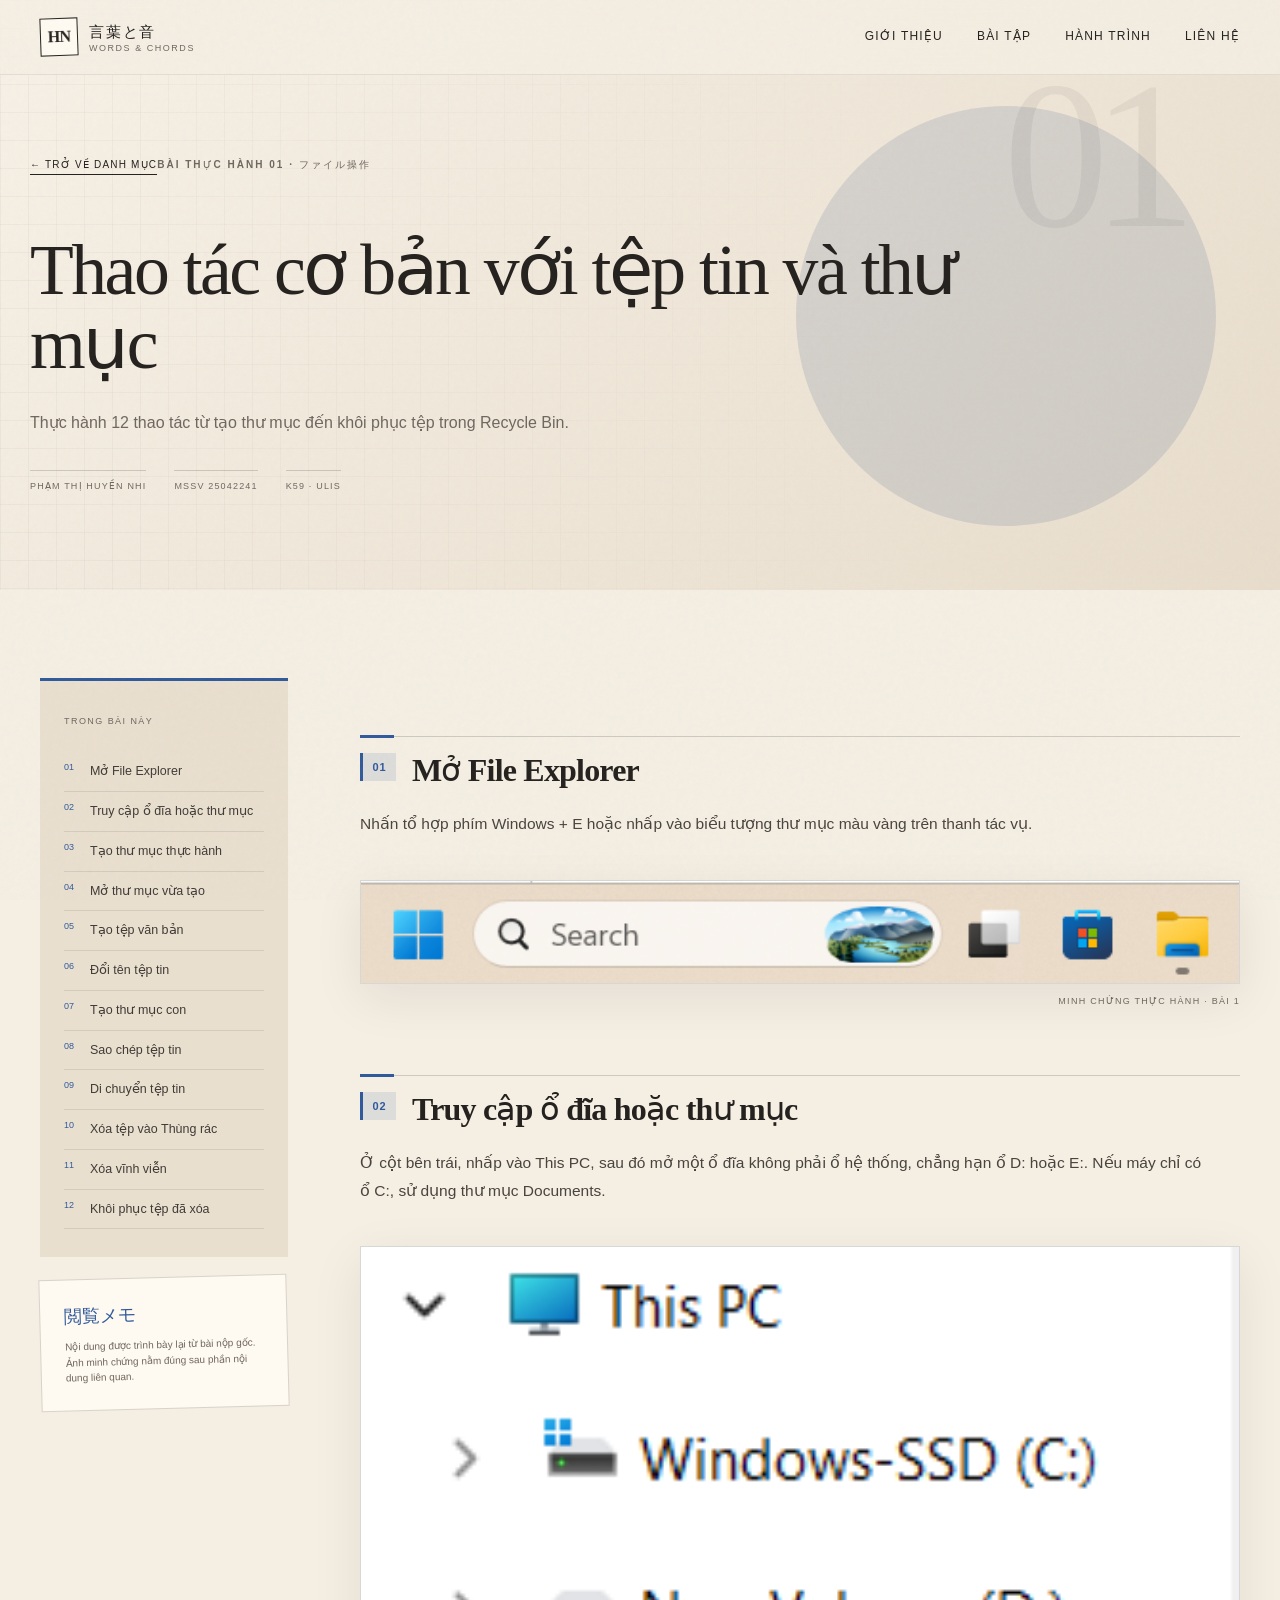
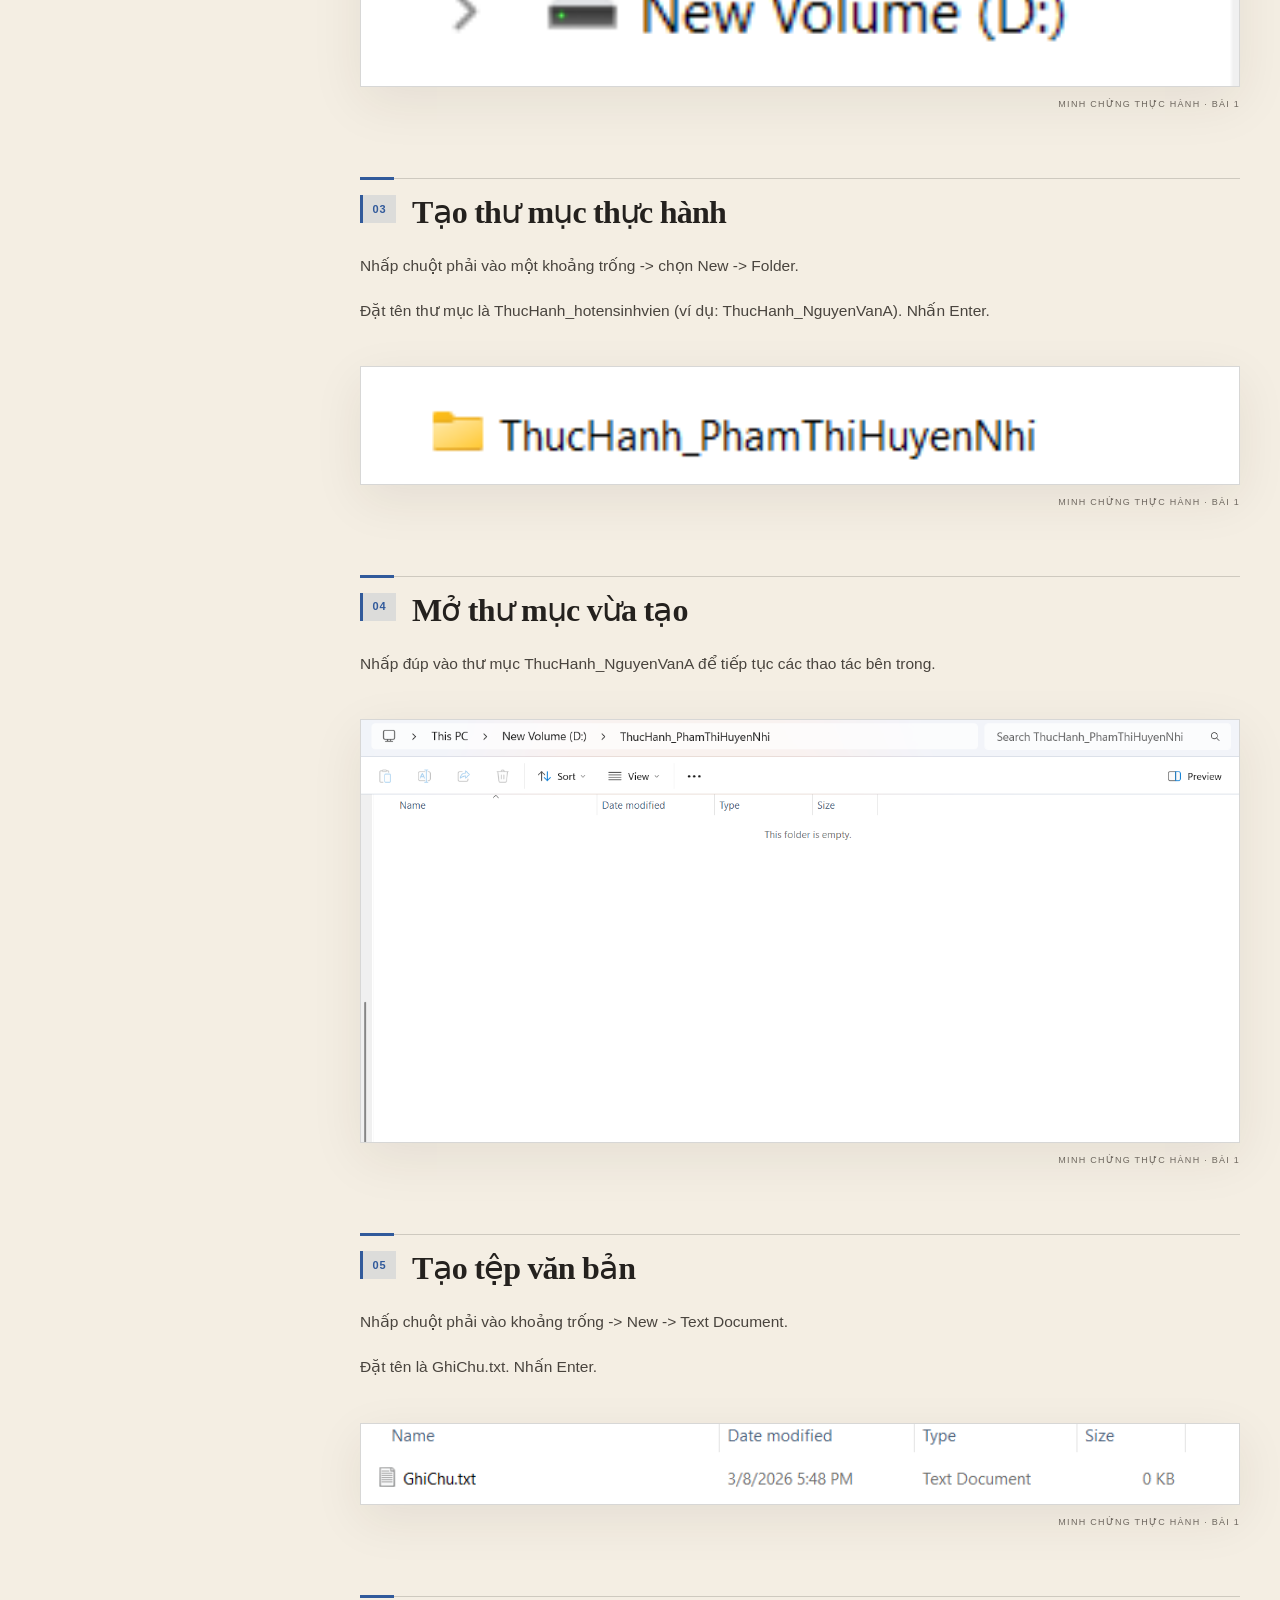
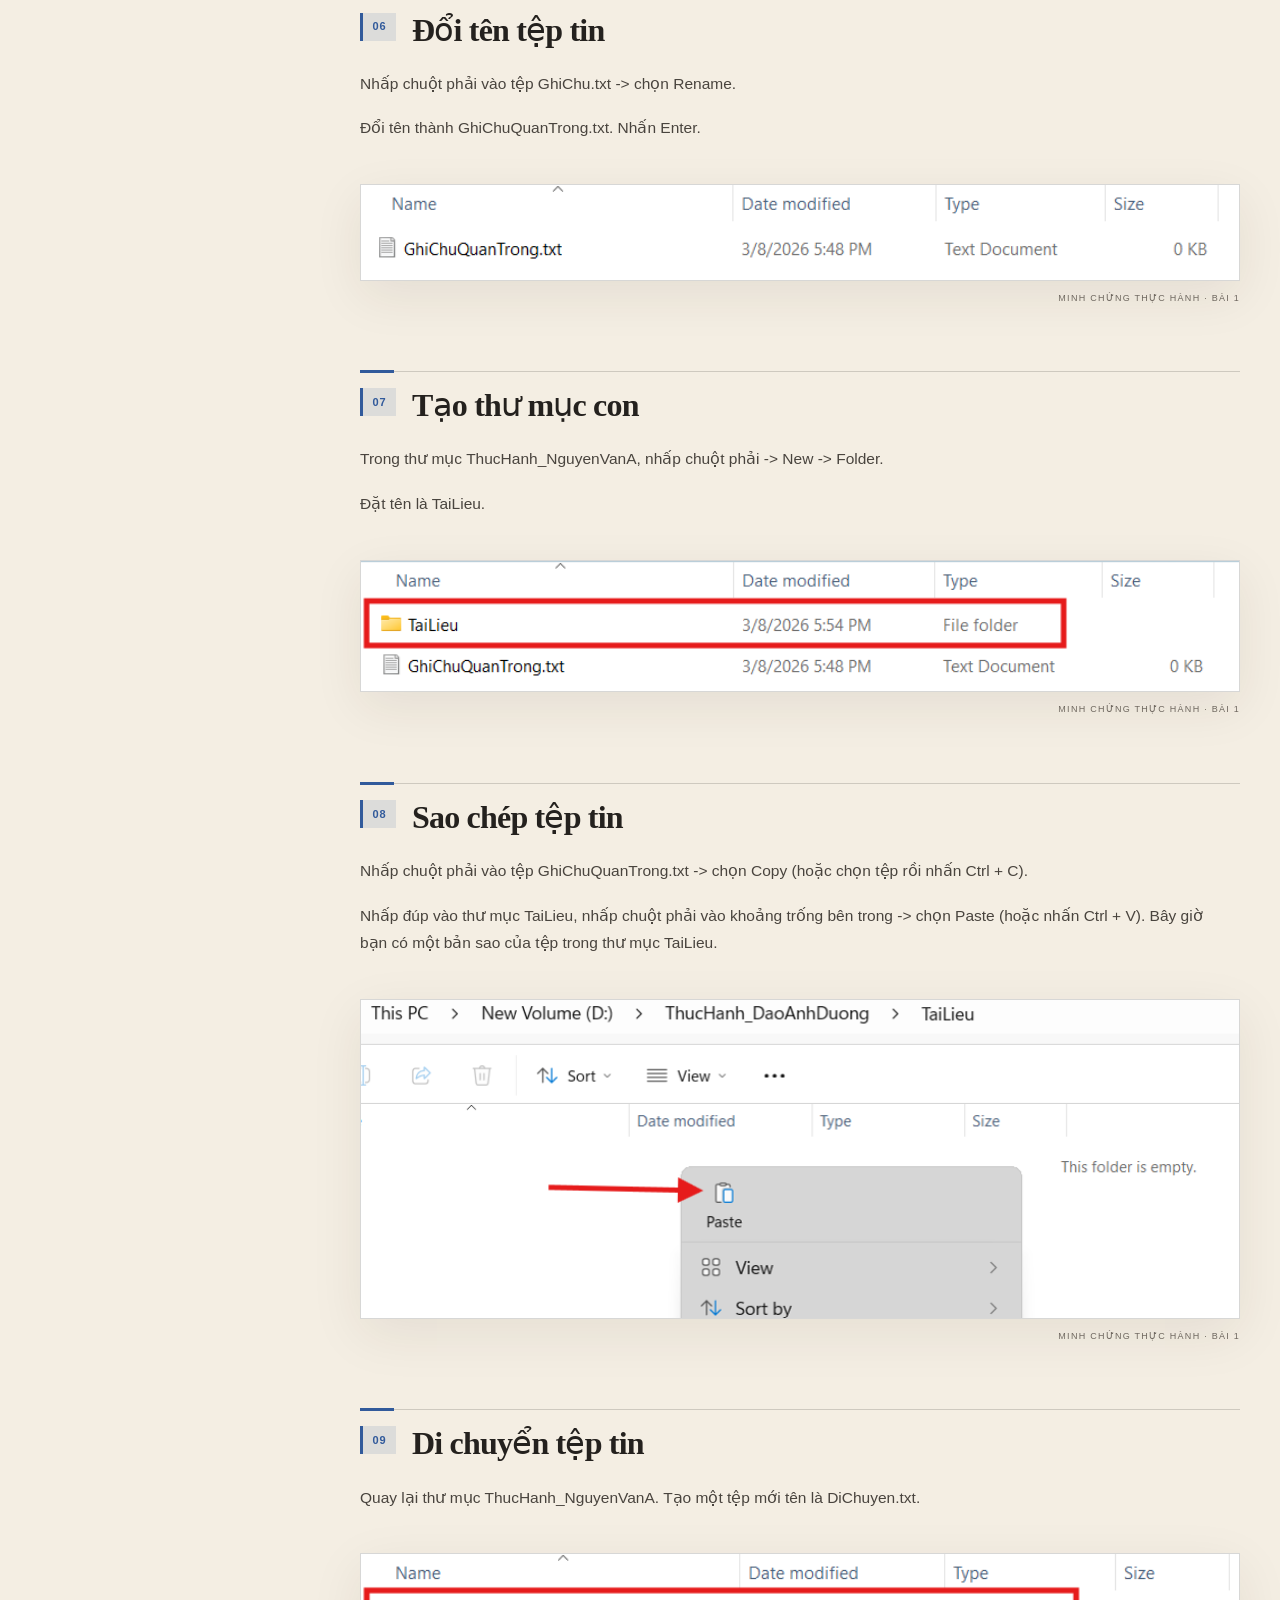
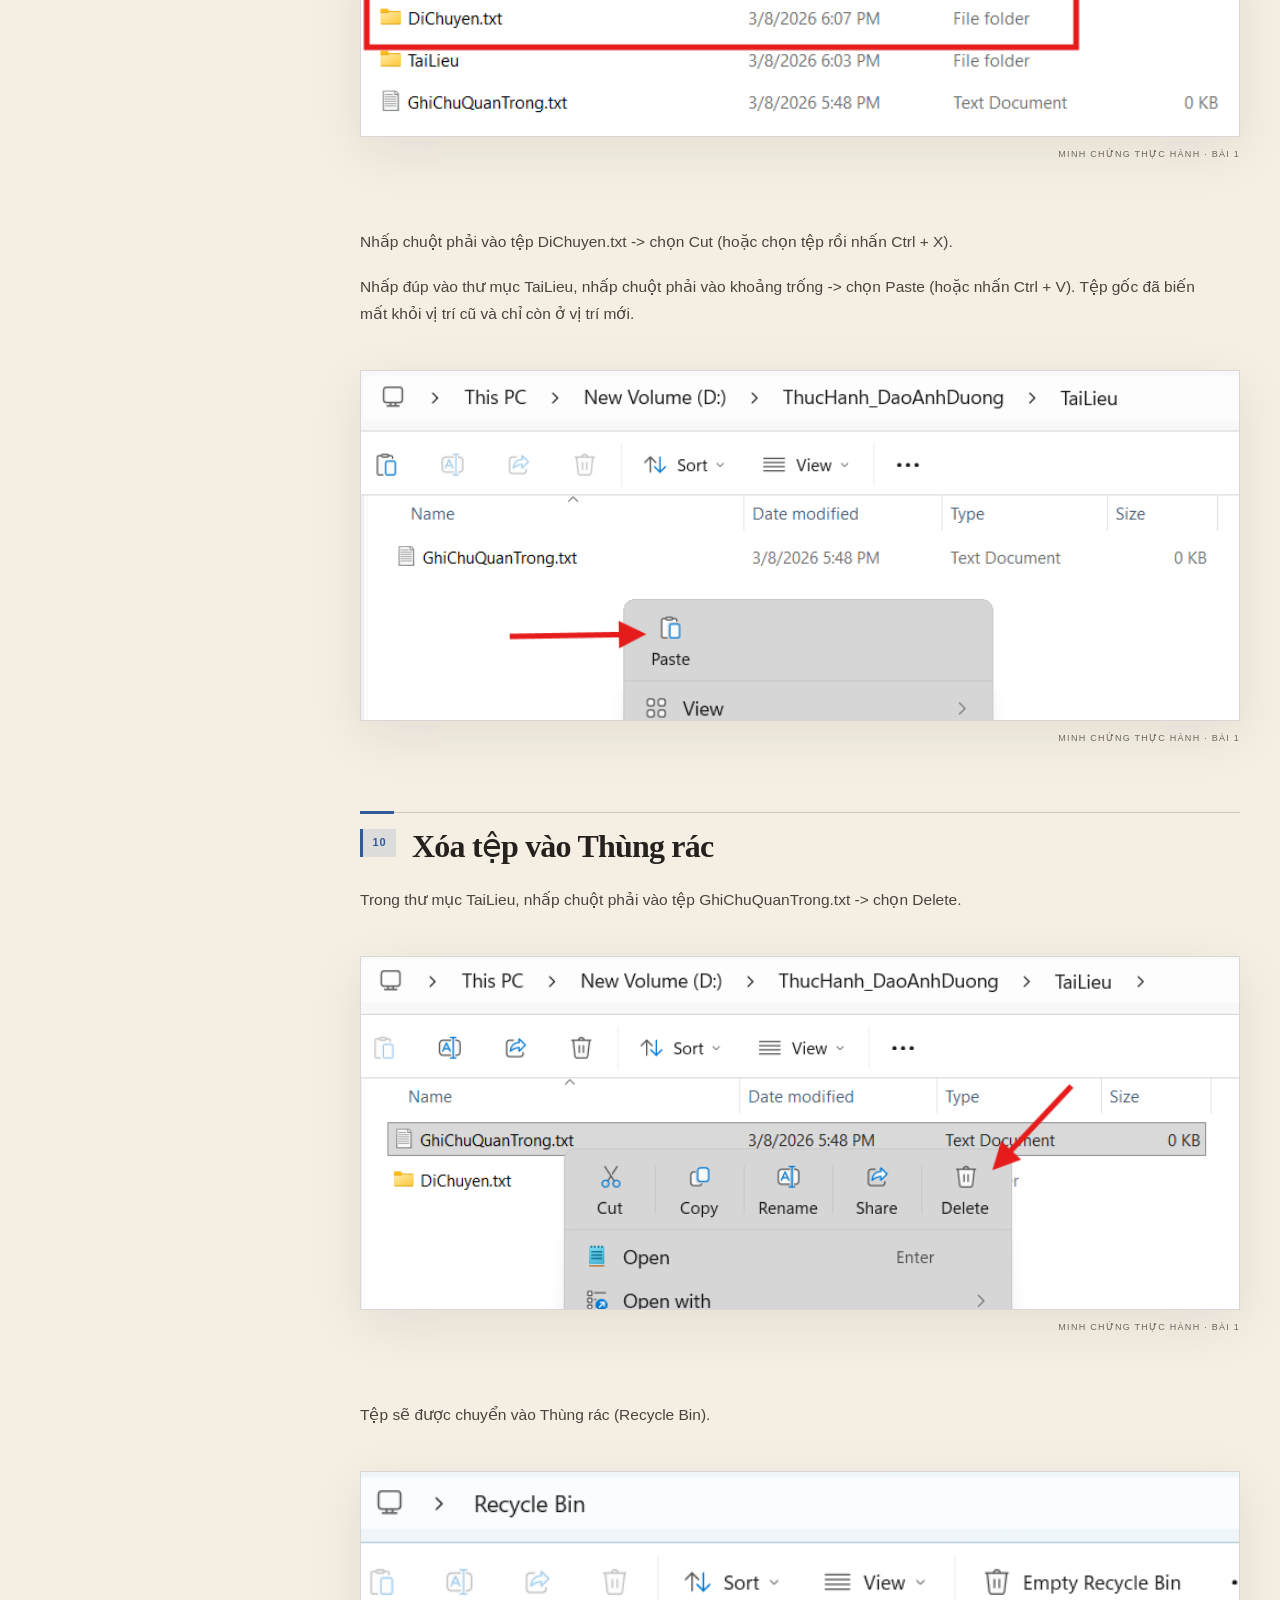
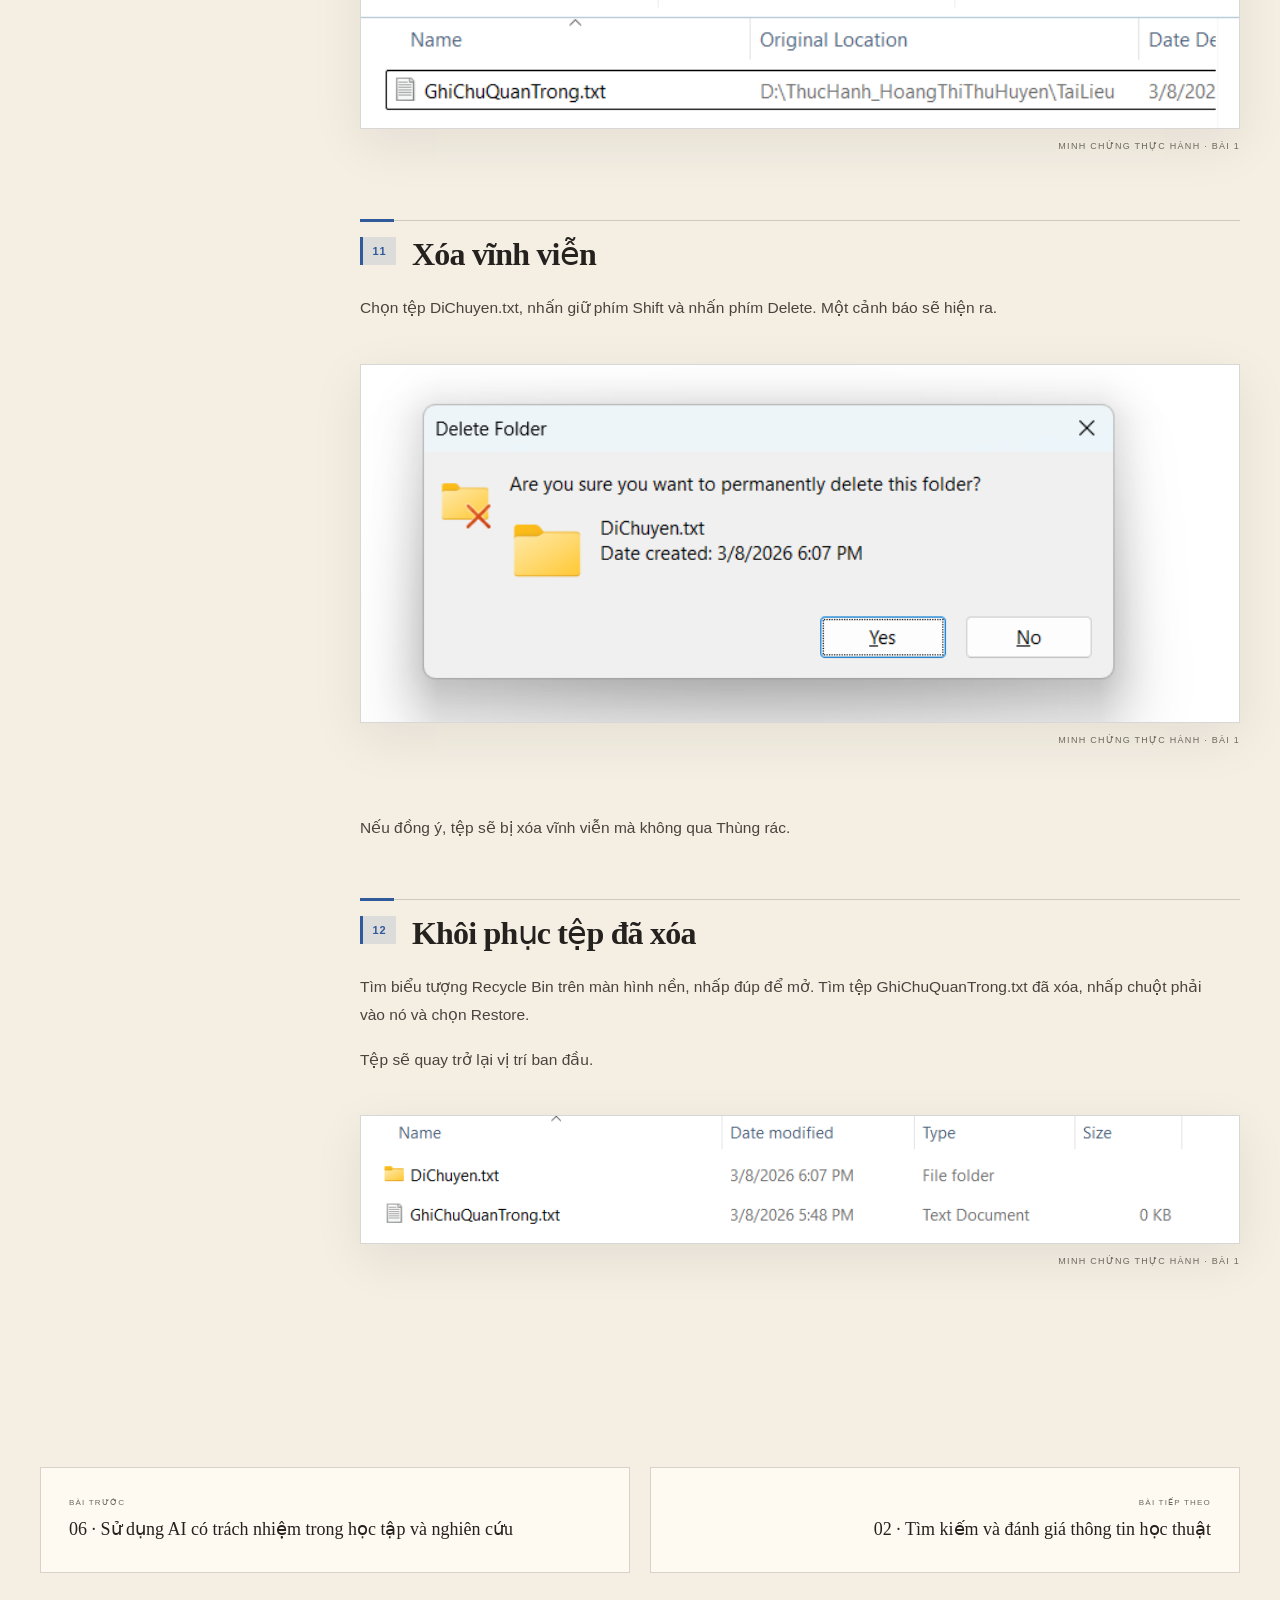
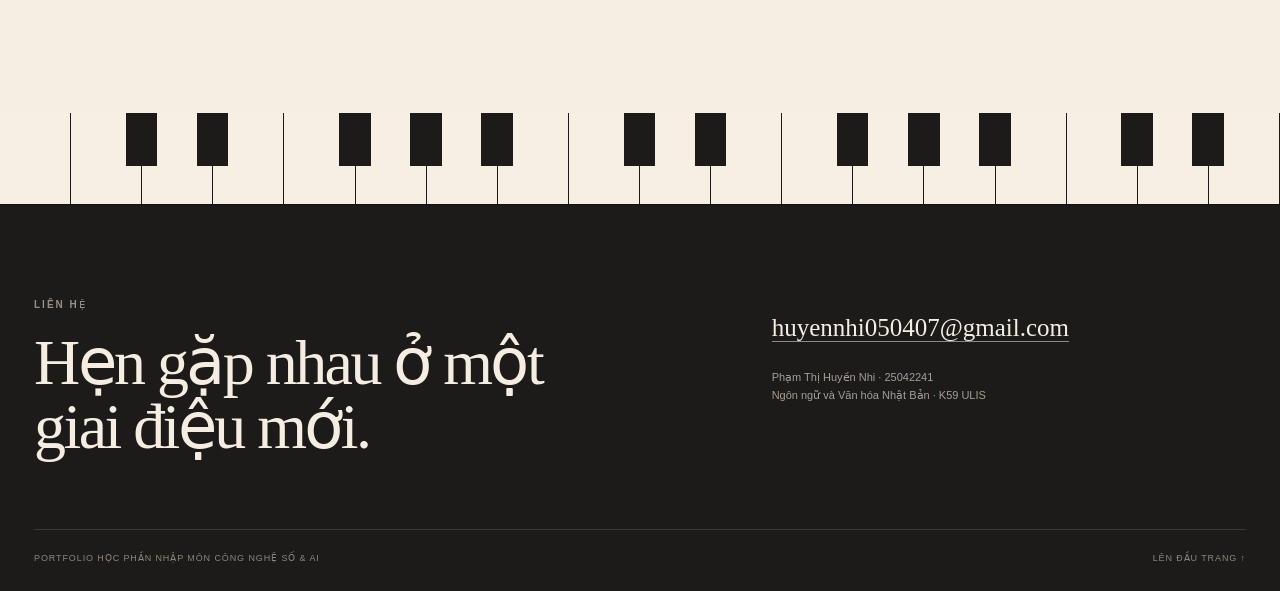
==== commit 13083941: "Fix font" ====
--- a/bai-1/index.html
+++ b/bai-1/index.html
@@ -1,54 +1,55 @@
-<!doctype html><html lang="vi"><head><meta charset="utf-8"><meta name="viewport" content="width=device-width,initial-scale=1"><meta name="description" content="Portfolio học tập của Phạm Thị Huyền Nhi, sinh viên Ngôn ngữ và Văn hóa Nhật Bản, K59 ULIS."><meta name="theme-color" content="#f4eee3"><title>Thao tác cơ bản với tệp tin và thư mục</title><link rel="icon" href="../assets/favicon.svg" type="image/svg+xml"><link rel="stylesheet" href="../assets/css/styles.css"><script defer src="../assets/js/main.js"></script></head><body id="top"><header class="site-header"><div class="nav-shell"><a class="brand" href="../index.html" aria-label="Về trang chủ"><span class="brand-mark">HN</span><span><b>言葉と音</b><small>words &amp; chords</small></span></a><nav class="desktop-nav" aria-label="Điều hướng chính"><a href="../index.html#about">Giới thiệu</a><a href="../index.html#projects">Bài tập</a><a href="../index.html#journey">Hành trình</a><a href="../index.html#contact">Liên hệ</a></nav><button class="menu-button" type="button" aria-expanded="false" aria-controls="mobile-menu"><span></span><span></span></button></div><div id="mobile-menu" class="mobile-menu" hidden><a href="../index.html#about">Giới thiệu</a><a href="../index.html#projects">Bài tập</a><a href="../index.html#journey">Hành trình</a><a href="../index.html#contact">Liên hệ</a></div></header>
+<!DOCTYPE html>
+<html lang="vi"><head><meta charset="utf-8"/><meta content="width=device-width,initial-scale=1" name="viewport"/><meta content="Portfolio học tập của Phạm Thị Huyền Nhi, sinh viên Ngôn ngữ và Văn hóa Nhật Bản, K59 ULIS." name="description"/><meta content="#f4eee3" name="theme-color"/><title>Thao tác cơ bản với tệp tin và thư mục</title><link href="../assets/favicon.svg" rel="icon" type="image/svg+xml"/><link href="../assets/css/styles.css" rel="stylesheet"/><script defer="" src="../assets/js/main.js"></script></head><body id="top"><header class="site-header"><div class="nav-shell"><a aria-label="Về trang chủ" class="brand" href="../index.html"><span class="brand-mark">HN</span><span><b>言葉と音</b><small>words &amp; chords</small></span></a><nav aria-label="Điều hướng chính" class="desktop-nav"><a href="../index.html#about">Giới thiệu</a><a href="../index.html#projects">Bài tập</a><a href="../index.html#journey">Hành trình</a><a href="../index.html#contact">Liên hệ</a></nav><button aria-controls="mobile-menu" aria-expanded="false" class="menu-button" type="button"><span></span><span></span></button></div><div class="mobile-menu" hidden="" id="mobile-menu"><a href="../index.html#about">Giới thiệu</a><a href="../index.html#projects">Bài tập</a><a href="../index.html#journey">Hành trình</a><a href="../index.html#contact">Liên hệ</a></div></header>
 <main class="project-page accent-indigo">
 <section class="project-hero"><div class="paper-grid"></div><div class="project-hero-inner"><a class="back-link" href="../index.html#projects">← Trở về danh mục</a><div class="project-number">01</div><span class="section-kicker">Bài thực hành 01 · ファイル操作</span><h1>Thao tác cơ bản với tệp tin và thư mục</h1><p>Thực hành 12 thao tác từ tạo thư mục đến khôi phục tệp trong Recycle Bin.</p><div class="project-meta"><span>Phạm Thị Huyền Nhi</span><span>MSSV 25042241</span><span>K59 · ULIS</span></div></div></section>
-<section class="article-layout"><aside class="article-aside"><div class="toc-card"><span class="toc-label">Trong bài này</span><ol><li>1. Mở File Explorer: Nhấn tổ hợp phím Windows + E hoặc nhấp vào biểu tượng thư mục màu vàng trên thanh tác vụ.</li><li>2. Truy cập ổ đĩa/thư mục: Ở cột bên trái, nhấp vào This PC, sau đó nhấp đúp vào một ổ đĩa không phải ổ hệ thống (ví dụ: ổ D: hoặc E:). Nếu chỉ có ổ C:, hãy vào thư mục Documents.</li><li>3. Tạo thư mục mới:</li><li>4. Vào thư mục vừa tạo: Nhấp đúp vào thư mục ThucHanh_NguyenVanA.</li><li>5. Tạo tệp tin văn bản:</li><li>6. Đổi tên tệp tin:</li><li>7. Tạo thư mục con:</li><li>8. Sao chép tệp tin (Copy &amp; Paste):</li><li>9. Di chuyển tệp tin (Cut &amp; Paste):</li><li>10. Xóa tệp tin:</li><li>11. Xóa vĩnh viễn:</li><li>12. Khôi phục từ Thùng rác (Tùy chọn):</li></ol></div><div class="note-card"><span>閲覧メモ</span><p>Nội dung được trình bày lại từ bài nộp gốc. Ảnh minh chứng nằm đúng sau phần nội dung liên quan.</p></div></aside><article class="article-content"><p>Họ và Tên:Phạm Thị Huyền Nhi</p>
-<p>Mssv:25042241</p>
-<p>Nghành: Ngôn ngữ và văn hóa Nhật Bản</p>
-<p>Trường: Đại học Ngoại Ngữ - ĐHQGHN</p>
-<h2 class="step-heading"><span>01</span>Mở File Explorer: Nhấn tổ hợp phím Windows + E hoặc nhấp vào biểu tượng thư mục màu vàng trên thanh tác vụ.</h2>
-<figure class="evidence"><button class="image-zoom" type="button" data-image="../assets/images/projects/bai-1-01.png" aria-label="Mở ảnh minh chứng"><img src="../assets/images/projects/bai-1-01.png" alt="Minh chứng thực hành Bài 1" loading="lazy"></button><figcaption>Minh chứng thực hành · Bài 1</figcaption></figure>
-<h2 class="step-heading"><span>02</span>Truy cập ổ đĩa/thư mục: Ở cột bên trái, nhấp vào This PC, sau đó nhấp đúp vào một ổ đĩa không phải ổ hệ thống (ví dụ: ổ D: hoặc E:). Nếu chỉ có ổ C:, hãy vào thư mục Documents.</h2>
-<figure class="evidence"><button class="image-zoom" type="button" data-image="../assets/images/projects/bai-1-02.png" aria-label="Mở ảnh minh chứng"><img src="../assets/images/projects/bai-1-02.png" alt="Minh chứng thực hành Bài 1" loading="lazy"></button><figcaption>Minh chứng thực hành · Bài 1</figcaption></figure>
-<h2 class="step-heading"><span>03</span>Tạo thư mục mới:</h2>
+<section class="article-layout"><aside class="article-aside"><div class="toc-card"><span class="toc-label">Trong bài này</span><ol><li><a href="#section-1">Mở File Explorer</a></li><li><a href="#section-2">Truy cập ổ đĩa hoặc thư mục</a></li><li><a href="#section-3">Tạo thư mục thực hành</a></li><li><a href="#section-4">Mở thư mục vừa tạo</a></li><li><a href="#section-5">Tạo tệp văn bản</a></li><li><a href="#section-6">Đổi tên tệp tin</a></li><li><a href="#section-7">Tạo thư mục con</a></li><li><a href="#section-8">Sao chép tệp tin</a></li><li><a href="#section-9">Di chuyển tệp tin</a></li><li><a href="#section-10">Xóa tệp vào Thùng rác</a></li><li><a href="#section-11">Xóa vĩnh viễn</a></li><li><a href="#section-12">Khôi phục tệp đã xóa</a></li></ol></div><div class="note-card"><span>閲覧メモ</span><p>Nội dung được trình bày lại từ bài nộp gốc. Ảnh minh chứng nằm đúng sau phần nội dung liên quan.</p></div></aside><article class="article-content">
+
+
+
+<h2 class="step-heading" id="section-1"><span>01</span>Mở File Explorer</h2><p data-refined="true">Nhấn tổ hợp phím Windows + E hoặc nhấp vào biểu tượng thư mục màu vàng trên thanh tác vụ.</p>
+<figure class="evidence"><button aria-label="Mở ảnh minh chứng" class="image-zoom" data-image="../assets/images/projects/bai-1-01.png" type="button"><img alt="Minh chứng thực hành Bài 1" loading="lazy" src="../assets/images/projects/bai-1-01.png"/></button><figcaption>Minh chứng thực hành · Bài 1</figcaption></figure>
+<h2 class="step-heading" id="section-2"><span>02</span>Truy cập ổ đĩa hoặc thư mục</h2><p data-refined="true">Ở cột bên trái, nhấp vào This PC, sau đó mở một ổ đĩa không phải ổ hệ thống, chẳng hạn ổ D: hoặc E:. Nếu máy chỉ có ổ C:, sử dụng thư mục Documents.</p>
+<figure class="evidence"><button aria-label="Mở ảnh minh chứng" class="image-zoom" data-image="../assets/images/projects/bai-1-02.png" type="button"><img alt="Minh chứng thực hành Bài 1" loading="lazy" src="../assets/images/projects/bai-1-02.png"/></button><figcaption>Minh chứng thực hành · Bài 1</figcaption></figure>
+<h2 class="step-heading" id="section-3"><span>03</span>Tạo thư mục thực hành</h2>
 <p>Nhấp chuột phải vào một khoảng trống -&gt; chọn New -&gt; Folder.</p>
 <p>Đặt tên thư mục là ThucHanh_hotensinhvien (ví dụ: ThucHanh_NguyenVanA). Nhấn Enter.</p>
-<figure class="evidence"><button class="image-zoom" type="button" data-image="../assets/images/projects/bai-1-03.png" aria-label="Mở ảnh minh chứng"><img src="../assets/images/projects/bai-1-03.png" alt="Minh chứng thực hành Bài 1" loading="lazy"></button><figcaption>Minh chứng thực hành · Bài 1</figcaption></figure>
-<h2 class="step-heading"><span>04</span>Vào thư mục vừa tạo: Nhấp đúp vào thư mục ThucHanh_NguyenVanA.</h2>
-<figure class="evidence"><button class="image-zoom" type="button" data-image="../assets/images/projects/bai-1-04.png" aria-label="Mở ảnh minh chứng"><img src="../assets/images/projects/bai-1-04.png" alt="Minh chứng thực hành Bài 1" loading="lazy"></button><figcaption>Minh chứng thực hành · Bài 1</figcaption></figure>
-<h2 class="step-heading"><span>05</span>Tạo tệp tin văn bản:</h2>
+<figure class="evidence"><button aria-label="Mở ảnh minh chứng" class="image-zoom" data-image="../assets/images/projects/bai-1-03.png" type="button"><img alt="Minh chứng thực hành Bài 1" loading="lazy" src="../assets/images/projects/bai-1-03.png"/></button><figcaption>Minh chứng thực hành · Bài 1</figcaption></figure>
+<h2 class="step-heading" id="section-4"><span>04</span>Mở thư mục vừa tạo</h2><p data-refined="true">Nhấp đúp vào thư mục ThucHanh_NguyenVanA để tiếp tục các thao tác bên trong.</p>
+<figure class="evidence"><button aria-label="Mở ảnh minh chứng" class="image-zoom" data-image="../assets/images/projects/bai-1-04.png" type="button"><img alt="Minh chứng thực hành Bài 1" loading="lazy" src="../assets/images/projects/bai-1-04.png"/></button><figcaption>Minh chứng thực hành · Bài 1</figcaption></figure>
+<h2 class="step-heading" id="section-5"><span>05</span>Tạo tệp văn bản</h2>
 <p>Nhấp chuột phải vào khoảng trống -&gt; New -&gt; Text Document.</p>
 <p>Đặt tên là GhiChu.txt. Nhấn Enter.</p>
-<figure class="evidence"><button class="image-zoom" type="button" data-image="../assets/images/projects/bai-1-05.png" aria-label="Mở ảnh minh chứng"><img src="../assets/images/projects/bai-1-05.png" alt="Minh chứng thực hành Bài 1" loading="lazy"></button><figcaption>Minh chứng thực hành · Bài 1</figcaption></figure>
-<h2 class="step-heading"><span>06</span>Đổi tên tệp tin:</h2>
+<figure class="evidence"><button aria-label="Mở ảnh minh chứng" class="image-zoom" data-image="../assets/images/projects/bai-1-05.png" type="button"><img alt="Minh chứng thực hành Bài 1" loading="lazy" src="../assets/images/projects/bai-1-05.png"/></button><figcaption>Minh chứng thực hành · Bài 1</figcaption></figure>
+<h2 class="step-heading" id="section-6"><span>06</span>Đổi tên tệp tin</h2>
 <p>Nhấp chuột phải vào tệp GhiChu.txt -&gt; chọn Rename.</p>
 <p>Đổi tên thành GhiChuQuanTrong.txt. Nhấn Enter.</p>
-<figure class="evidence"><button class="image-zoom" type="button" data-image="../assets/images/projects/bai-1-06.png" aria-label="Mở ảnh minh chứng"><img src="../assets/images/projects/bai-1-06.png" alt="Minh chứng thực hành Bài 1" loading="lazy"></button><figcaption>Minh chứng thực hành · Bài 1</figcaption></figure>
-<h2 class="step-heading"><span>07</span>Tạo thư mục con:</h2>
+<figure class="evidence"><button aria-label="Mở ảnh minh chứng" class="image-zoom" data-image="../assets/images/projects/bai-1-06.png" type="button"><img alt="Minh chứng thực hành Bài 1" loading="lazy" src="../assets/images/projects/bai-1-06.png"/></button><figcaption>Minh chứng thực hành · Bài 1</figcaption></figure>
+<h2 class="step-heading" id="section-7"><span>07</span>Tạo thư mục con</h2>
 <p>Trong thư mục ThucHanh_NguyenVanA, nhấp chuột phải -&gt; New -&gt; Folder.</p>
 <p>Đặt tên là TaiLieu.</p>
-<figure class="evidence"><button class="image-zoom" type="button" data-image="../assets/images/projects/bai-1-07.png" aria-label="Mở ảnh minh chứng"><img src="../assets/images/projects/bai-1-07.png" alt="Minh chứng thực hành Bài 1" loading="lazy"></button><figcaption>Minh chứng thực hành · Bài 1</figcaption></figure>
-<h2 class="step-heading"><span>08</span>Sao chép tệp tin (Copy &amp; Paste):</h2>
+<figure class="evidence"><button aria-label="Mở ảnh minh chứng" class="image-zoom" data-image="../assets/images/projects/bai-1-07.png" type="button"><img alt="Minh chứng thực hành Bài 1" loading="lazy" src="../assets/images/projects/bai-1-07.png"/></button><figcaption>Minh chứng thực hành · Bài 1</figcaption></figure>
+<h2 class="step-heading" id="section-8"><span>08</span>Sao chép tệp tin</h2>
 <p>Nhấp chuột phải vào tệp GhiChuQuanTrong.txt -&gt; chọn Copy (hoặc chọn tệp rồi nhấn Ctrl + C).</p>
 <p>Nhấp đúp vào thư mục TaiLieu, nhấp chuột phải vào khoảng trống bên trong -&gt; chọn Paste (hoặc nhấn Ctrl + V). Bây giờ bạn có một bản sao của tệp trong thư mục TaiLieu.</p>
-<figure class="evidence"><button class="image-zoom" type="button" data-image="../assets/images/projects/bai-1-08.png" aria-label="Mở ảnh minh chứng"><img src="../assets/images/projects/bai-1-08.png" alt="Minh chứng thực hành Bài 1" loading="lazy"></button><figcaption>Minh chứng thực hành · Bài 1</figcaption></figure>
-<h2 class="step-heading"><span>09</span>Di chuyển tệp tin (Cut &amp; Paste):</h2>
+<figure class="evidence"><button aria-label="Mở ảnh minh chứng" class="image-zoom" data-image="../assets/images/projects/bai-1-08.png" type="button"><img alt="Minh chứng thực hành Bài 1" loading="lazy" src="../assets/images/projects/bai-1-08.png"/></button><figcaption>Minh chứng thực hành · Bài 1</figcaption></figure>
+<h2 class="step-heading" id="section-9"><span>09</span>Di chuyển tệp tin</h2>
 <p>Quay lại thư mục ThucHanh_NguyenVanA. Tạo một tệp mới tên là DiChuyen.txt.</p>
-<figure class="evidence"><button class="image-zoom" type="button" data-image="../assets/images/projects/bai-1-09.png" aria-label="Mở ảnh minh chứng"><img src="../assets/images/projects/bai-1-09.png" alt="Minh chứng thực hành Bài 1" loading="lazy"></button><figcaption>Minh chứng thực hành · Bài 1</figcaption></figure>
+<figure class="evidence"><button aria-label="Mở ảnh minh chứng" class="image-zoom" data-image="../assets/images/projects/bai-1-09.png" type="button"><img alt="Minh chứng thực hành Bài 1" loading="lazy" src="../assets/images/projects/bai-1-09.png"/></button><figcaption>Minh chứng thực hành · Bài 1</figcaption></figure>
 <p>Nhấp chuột phải vào tệp DiChuyen.txt -&gt; chọn Cut (hoặc chọn tệp rồi nhấn Ctrl + X).</p>
 <p>Nhấp đúp vào thư mục TaiLieu, nhấp chuột phải vào khoảng trống -&gt; chọn Paste (hoặc nhấn Ctrl + V). Tệp gốc đã biến mất khỏi vị trí cũ và chỉ còn ở vị trí mới.</p>
-<figure class="evidence"><button class="image-zoom" type="button" data-image="../assets/images/projects/bai-1-10.png" aria-label="Mở ảnh minh chứng"><img src="../assets/images/projects/bai-1-10.png" alt="Minh chứng thực hành Bài 1" loading="lazy"></button><figcaption>Minh chứng thực hành · Bài 1</figcaption></figure>
-<h2 class="step-heading"><span>10</span>Xóa tệp tin:</h2>
+<figure class="evidence"><button aria-label="Mở ảnh minh chứng" class="image-zoom" data-image="../assets/images/projects/bai-1-10.png" type="button"><img alt="Minh chứng thực hành Bài 1" loading="lazy" src="../assets/images/projects/bai-1-10.png"/></button><figcaption>Minh chứng thực hành · Bài 1</figcaption></figure>
+<h2 class="step-heading" id="section-10"><span>10</span>Xóa tệp vào Thùng rác</h2>
 <p>Trong thư mục TaiLieu, nhấp chuột phải vào tệp GhiChuQuanTrong.txt -&gt; chọn Delete.</p>
-<figure class="evidence"><button class="image-zoom" type="button" data-image="../assets/images/projects/bai-1-11.png" aria-label="Mở ảnh minh chứng"><img src="../assets/images/projects/bai-1-11.png" alt="Minh chứng thực hành Bài 1" loading="lazy"></button><figcaption>Minh chứng thực hành · Bài 1</figcaption></figure>
+<figure class="evidence"><button aria-label="Mở ảnh minh chứng" class="image-zoom" data-image="../assets/images/projects/bai-1-11.png" type="button"><img alt="Minh chứng thực hành Bài 1" loading="lazy" src="../assets/images/projects/bai-1-11.png"/></button><figcaption>Minh chứng thực hành · Bài 1</figcaption></figure>
 <p>Tệp sẽ được chuyển vào Thùng rác (Recycle Bin).</p>
-<figure class="evidence"><button class="image-zoom" type="button" data-image="../assets/images/projects/bai-1-12.png" aria-label="Mở ảnh minh chứng"><img src="../assets/images/projects/bai-1-12.png" alt="Minh chứng thực hành Bài 1" loading="lazy"></button><figcaption>Minh chứng thực hành · Bài 1</figcaption></figure>
-<h2 class="step-heading"><span>11</span>Xóa vĩnh viễn:</h2>
+<figure class="evidence"><button aria-label="Mở ảnh minh chứng" class="image-zoom" data-image="../assets/images/projects/bai-1-12.png" type="button"><img alt="Minh chứng thực hành Bài 1" loading="lazy" src="../assets/images/projects/bai-1-12.png"/></button><figcaption>Minh chứng thực hành · Bài 1</figcaption></figure>
+<h2 class="step-heading" id="section-11"><span>11</span>Xóa vĩnh viễn</h2>
 <p>Chọn tệp DiChuyen.txt, nhấn giữ phím Shift và nhấn phím Delete. Một cảnh báo sẽ hiện ra.</p>
-<figure class="evidence"><button class="image-zoom" type="button" data-image="../assets/images/projects/bai-1-13.png" aria-label="Mở ảnh minh chứng"><img src="../assets/images/projects/bai-1-13.png" alt="Minh chứng thực hành Bài 1" loading="lazy"></button><figcaption>Minh chứng thực hành · Bài 1</figcaption></figure>
+<figure class="evidence"><button aria-label="Mở ảnh minh chứng" class="image-zoom" data-image="../assets/images/projects/bai-1-13.png" type="button"><img alt="Minh chứng thực hành Bài 1" loading="lazy" src="../assets/images/projects/bai-1-13.png"/></button><figcaption>Minh chứng thực hành · Bài 1</figcaption></figure>
 <p>Nếu đồng ý, tệp sẽ bị xóa vĩnh viễn mà không qua Thùng rác.</p>
-<h2 class="step-heading"><span>12</span>Khôi phục từ Thùng rác (Tùy chọn):</h2>
+<h2 class="step-heading" id="section-12"><span>12</span>Khôi phục tệp đã xóa</h2>
 <p>Tìm biểu tượng Recycle Bin trên màn hình nền, nhấp đúp để mở. Tìm tệp GhiChuQuanTrong.txt đã xóa, nhấp chuột phải vào nó và chọn Restore.</p>
 <p>Tệp sẽ quay trở lại vị trí ban đầu.</p>
-<figure class="evidence"><button class="image-zoom" type="button" data-image="../assets/images/projects/bai-1-14.png" aria-label="Mở ảnh minh chứng"><img src="../assets/images/projects/bai-1-14.png" alt="Minh chứng thực hành Bài 1" loading="lazy"></button><figcaption>Minh chứng thực hành · Bài 1</figcaption></figure></article></section>
-<nav class="project-pagination" aria-label="Chuyển bài"><a href="../bai-6/"><small>Bài trước</small><strong>06 · Sử dụng AI có trách nhiệm trong học tập và nghiên cứu</strong></a><a href="../bai-2/"><small>Bài tiếp theo</small><strong>02 · Tìm kiếm và đánh giá thông tin học thuật</strong></a></nav>
-</main><footer class="site-footer" id="contact"><div class="piano-keys" aria-hidden="true"><i></i><i></i><i></i><i></i><i></i><i></i><i></i><i></i><i></i><i></i><i></i><i></i><i></i><i></i><i></i><i></i><i></i><i></i></div><div class="footer-grid"><div><span class="section-kicker">Liên hệ</span><h2>Hẹn gặp nhau ở một<br>giai điệu mới.</h2></div><div class="footer-contact"><a href="mailto:huyennhi050407@gmail.com">huyennhi050407@gmail.com</a><p>Phạm Thị Huyền Nhi · 25042241<br>Ngôn ngữ và Văn hóa Nhật Bản · K59 ULIS</p></div></div><div class="footer-bottom"><span>Portfolio học phần Nhập môn Công nghệ số &amp; AI</span><a href="#top">Lên đầu trang ↑</a></div></footer><div class="lightbox" role="dialog" aria-modal="true" aria-label="Xem ảnh" hidden><button class="lightbox-close" aria-label="Đóng ảnh">×</button><img alt="Ảnh minh chứng phóng lớn"></div></body></html>+<figure class="evidence"><button aria-label="Mở ảnh minh chứng" class="image-zoom" data-image="../assets/images/projects/bai-1-14.png" type="button"><img alt="Minh chứng thực hành Bài 1" loading="lazy" src="../assets/images/projects/bai-1-14.png"/></button><figcaption>Minh chứng thực hành · Bài 1</figcaption></figure></article></section>
+<nav aria-label="Chuyển bài" class="project-pagination"><a href="../bai-6/"><small>Bài trước</small><strong>06 · Sử dụng AI có trách nhiệm trong học tập và nghiên cứu</strong></a><a href="../bai-2/"><small>Bài tiếp theo</small><strong>02 · Tìm kiếm và đánh giá thông tin học thuật</strong></a></nav>
+</main><footer class="site-footer" id="contact"><div aria-hidden="true" class="piano-keys"><i></i><i></i><i></i><i></i><i></i><i></i><i></i><i></i><i></i><i></i><i></i><i></i><i></i><i></i><i></i><i></i><i></i><i></i></div><div class="footer-grid"><div><span class="section-kicker">Liên hệ</span><h2>Hẹn gặp nhau ở một<br/>giai điệu mới.</h2></div><div class="footer-contact"><a href="mailto:huyennhi050407@gmail.com">huyennhi050407@gmail.com</a><p>Phạm Thị Huyền Nhi · 25042241<br/>Ngôn ngữ và Văn hóa Nhật Bản · K59 ULIS</p></div></div><div class="footer-bottom"><span>Portfolio học phần Nhập môn Công nghệ số &amp; AI</span><a href="#top">Lên đầu trang ↑</a></div></footer><div aria-label="Xem ảnh" aria-modal="true" class="lightbox" hidden="" role="dialog"><button aria-label="Đóng ảnh" class="lightbox-close">×</button><img alt="Ảnh minh chứng phóng lớn"/></div></body></html>
--- a/assets/css/styles.css
+++ b/assets/css/styles.css
@@ -11,9 +11,9 @@
   --blue:#567ba8;
   --red:#a8443d;
   --shadow:0 22px 60px rgba(51,40,28,.12);
-  --serif:ui-serif,Georgia,"Times New Roman","Noto Serif","Noto Serif JP",serif;
-  --sans:ui-sans-serif,-apple-system,BlinkMacSystemFont,"Segoe UI","Noto Sans","Noto Sans JP",Arial,sans-serif;
-  --hand:"Segoe Print","Bradley Hand","Comic Sans MS",cursive;
+  --serif:"Times New Roman","Yu Mincho","Hiragino Mincho ProN","Noto Serif CJK JP",serif;
+  --sans:Arial,"Segoe UI","Yu Gothic",Meiryo,sans-serif;
+  --hand:"Times New Roman","Yu Mincho","Hiragino Mincho ProN",serif;
 }
 *{box-sizing:border-box}
 html{scroll-behavior:smooth}
@@ -45,7 +45,7 @@
 /* shared */
 .section{padding:130px max(34px,calc((100vw - 1340px)/2))}
 .section-kicker{display:inline-block;font-size:10px;letter-spacing:.2em;text-transform:uppercase;color:var(--muted);font-weight:700;margin-bottom:18px}
-.section-heading h2{font:400 clamp(44px,5.4vw,78px)/.98 var(--serif);letter-spacing:-.055em;margin:0}
+.section-heading h2{font:400 clamp(40px,4.8vw,66px)/1.02 var(--serif);letter-spacing:-.04em;margin:0}
 .section-heading h2 em{font-weight:400;color:var(--verm)}
 .section-heading.split{display:grid;grid-template-columns:1.1fr .7fr;gap:70px;align-items:end;margin-bottom:66px}
 .section-heading.split p{font-size:15px;color:var(--muted);max-width:540px;margin:0 0 4px}
@@ -66,8 +66,8 @@
 .tiny-note::before{content:"";position:absolute;width:52px;height:15px;background:rgba(188,152,110,.38);top:-8px;left:45px;transform:rotate(3deg)}
 .tiny-note span,.tiny-note small{display:block}.tiny-note span{font-size:15px}.tiny-note small{font-size:9px;color:var(--muted)}
 .hero-copy>.section-kicker{margin-top:85px}
-.hero h1{font:400 clamp(62px,7vw,112px)/.76 var(--serif);letter-spacing:-.075em;margin:0 0 36px;max-width:620px}
-.hero h1 span{display:block;font:400 clamp(19px,2vw,30px)/1 var(--hand);letter-spacing:.01em;margin:0 0 16px 8px;color:var(--verm);transform:rotate(-2deg);transform-origin:left}
+.hero h1{font:400 clamp(58px,6.2vw,94px)/.86 var(--serif);letter-spacing:-.045em;margin:0 0 32px;max-width:620px;overflow-wrap:normal;word-break:keep-all}
+.hero h1 span{display:block;font:italic 400 clamp(18px,1.8vw,27px)/1.1 var(--serif);letter-spacing:.01em;margin:0 0 14px 6px;color:var(--verm);transform:rotate(-1deg);transform-origin:left}
 .hero-lede{max-width:520px;font-size:17px;line-height:1.75;margin:0 0 32px;color:#4e4943}
 .hero-lede em{font-family:var(--serif);font-size:1.12em;color:var(--ink)}
 .hero-actions{display:flex;gap:14px;flex-wrap:wrap}
@@ -146,13 +146,13 @@
 .project-hero::after{content:"";position:absolute;width:420px;height:420px;border-radius:50%;background:var(--accent);opacity:.14;right:5%;top:18%;filter:saturate(.7)}
 .paper-grid{position:absolute;inset:0;background:linear-gradient(rgba(36,33,30,.035) 1px,transparent 1px),linear-gradient(90deg,rgba(36,33,30,.035) 1px,transparent 1px);background-size:28px 28px;mask-image:linear-gradient(90deg,black,transparent 74%)}
 .project-hero-inner{position:relative;z-index:2;max-width:1020px}.back-link{display:inline-block;font-size:10px;letter-spacing:.12em;text-transform:uppercase;margin-bottom:58px;border-bottom:1px solid var(--ink)}
-.project-number{position:absolute;right:-130px;top:-100px;font:210px/1 var(--serif);color:rgba(36,33,30,.06);letter-spacing:-.08em}.project-hero h1{font:400 clamp(54px,7vw,94px)/.98 var(--serif);letter-spacing:-.055em;margin:0;max-width:1000px}.project-hero p{font-size:16px;color:var(--muted);max-width:660px;margin:28px 0 34px}.project-meta{display:flex;gap:28px;flex-wrap:wrap;font-size:9px;text-transform:uppercase;letter-spacing:.13em;color:var(--muted)}.project-meta span{padding:8px 0;border-top:1px solid var(--line)}
-.article-layout{max-width:1260px;margin:auto;padding:100px 30px 140px;display:grid;grid-template-columns:265px minmax(0,1fr);gap:80px;align-items:start}
-.article-aside{position:sticky;top:105px}.toc-card{border-top:3px solid var(--accent);background:#e9dfcf;padding:25px 24px 28px}.toc-label{font-size:9px;text-transform:uppercase;letter-spacing:.16em;color:var(--muted)}.toc-card ol{padding:0;margin:20px 0 0;list-style:none;counter-reset:toc}.toc-card li{counter-increment:toc;font:13px/1.35 var(--serif);padding:9px 0 9px 26px;border-bottom:1px solid rgba(36,33,30,.1);position:relative}.toc-card li::before{content:counter(toc,decimal-leading-zero);position:absolute;left:0;top:10px;font:9px var(--sans);color:var(--accent)}
+.project-number{position:absolute;right:-130px;top:-100px;font:210px/1 var(--serif);color:rgba(36,33,30,.06);letter-spacing:-.08em}.project-hero h1{font:400 clamp(44px,5.6vw,72px)/1.04 var(--serif);letter-spacing:-.035em;margin:0;max-width:1000px}.project-hero p{font-size:16px;color:var(--muted);max-width:660px;margin:28px 0 34px}.project-meta{display:flex;gap:28px;flex-wrap:wrap;font-size:9px;text-transform:uppercase;letter-spacing:.13em;color:var(--muted)}.project-meta span{padding:8px 0;border-top:1px solid var(--line)}
+.article-layout{max-width:1260px;margin:auto;padding:88px 30px 132px;display:grid;grid-template-columns:248px minmax(0,1fr);gap:72px;align-items:start}
+.article-aside{position:sticky;top:105px}.toc-card{border-top:3px solid var(--accent);background:#e9dfcf;padding:25px 24px 28px}.toc-label{font-size:9px;text-transform:uppercase;letter-spacing:.16em;color:var(--muted)}.toc-card ol{padding:0;margin:20px 0 0;list-style:none;counter-reset:toc}.toc-card li{counter-increment:toc;font:12.5px/1.5 var(--sans);padding:10px 0 10px 26px;border-bottom:1px solid rgba(36,33,30,.1);position:relative;color:#403b36}.toc-card li::before{content:counter(toc,decimal-leading-zero);position:absolute;left:0;top:10px;font:9px var(--sans);color:var(--accent)}
 .note-card{margin-top:20px;padding:24px;border:1px solid var(--line);transform:rotate(-1.5deg);background:var(--paper-2)}.note-card span{font:18px var(--serif);color:var(--accent)}.note-card p{font-size:10px;color:var(--muted);line-height:1.55;margin:9px 0 0}
-.article-content{min-width:0}.article-content>h2{font:400 clamp(32px,4vw,51px)/1.1 var(--serif);letter-spacing:-.035em;margin:88px 0 28px;padding-top:13px;border-top:1px solid var(--line);position:relative}.article-content>h2:first-child{margin-top:0}.article-content>h2::before{content:"";position:absolute;top:-2px;left:0;width:70px;border-top:3px solid var(--accent)}
-.article-content>h3{font:600 21px/1.3 var(--serif);margin:48px 0 18px}.article-content p{font-size:15px;line-height:1.85;color:#49443e;margin:0 0 18px;max-width:880px}.article-content p.language-block{background:#eee5d7;border-left:3px solid var(--accent);padding:17px 20px;color:var(--ink);font-family:var(--serif);white-space:pre-line}
-.step-heading{display:flex!important;gap:18px;align-items:baseline}.step-heading span{font:13px var(--sans);color:var(--accent);letter-spacing:.14em;min-width:30px}
+.article-content{min-width:0}.article-content>h2{font:600 clamp(27px,3vw,38px)/1.22 var(--serif);letter-spacing:-.025em;margin:72px 0 24px;padding-top:14px;border-top:1px solid var(--line);position:relative}.article-content>h2:first-child{margin-top:0}.article-content>h2::before{content:"";position:absolute;top:-2px;left:0;width:70px;border-top:3px solid var(--accent)}
+.article-content>h3{font:600 clamp(20px,2vw,25px)/1.35 var(--serif);margin:44px 0 16px;letter-spacing:-.015em}.article-content p{font-size:15.5px;line-height:1.78;color:#49443e;margin:0 0 17px;max-width:850px}.article-content p.language-block{background:#eee5d7;border-left:3px solid var(--accent);padding:17px 20px;color:var(--ink);font-family:var(--serif);white-space:pre-line}
+.step-heading{display:flex!important;gap:16px;align-items:flex-start;font-size:clamp(25px,2.5vw,34px)!important;margin-top:58px!important}.step-heading span{display:grid;place-items:center;flex:0 0 36px;height:28px;margin-top:2px;background:color-mix(in srgb,var(--accent) 12%,transparent);border-left:3px solid var(--accent);font:700 11px/1 var(--sans);color:var(--accent);letter-spacing:.08em}
 .day-heading{display:grid!important;grid-template-columns:90px 1fr;gap:18px;padding:19px 22px;background:#e8dece;border:0!important}.day-heading span{font:11px var(--sans);letter-spacing:.1em;color:var(--accent);text-transform:uppercase}
 .article-list{list-style:none;margin:10px 0 28px;padding:0}.article-list li{position:relative;padding:8px 0 8px 27px;border-bottom:1px dashed rgba(36,33,30,.14);font-size:14px;color:#49443e}.article-list li::before{content:"";width:7px;height:7px;border-radius:50%;background:var(--accent);position:absolute;left:2px;top:17px}
 .evidence{margin:42px 0 66px}.image-zoom{display:block;width:100%;padding:0;border:1px solid var(--line);background:#fff;cursor:zoom-in;box-shadow:0 15px 50px rgba(55,43,29,.08);overflow:hidden}.image-zoom img{width:100%;max-height:760px;object-fit:contain;background:#fff;transition:transform .35s}.image-zoom:hover img{transform:scale(1.012)}.evidence figcaption{font-size:9px;letter-spacing:.14em;text-transform:uppercase;color:var(--muted);margin-top:10px;text-align:right}
@@ -171,6 +171,34 @@
   .interest-cards{grid-template-columns:1fr}.interest-card{min-height:240px}.interest-card.tilted{transform:none}.projects-grid{display:block}.project-card{margin:0 0 24px!important}.project-thumb{height:280px}.journey{grid-template-columns:1fr}.journey-visual{min-height:500px}.record{width:340px}.journey-copy{padding-top:20px}.closing-paper{padding:65px 34px}.vertical-jp{right:20px}.footer-grid{grid-template-columns:1fr}.article-layout{grid-template-columns:1fr;padding-top:65px}.article-aside{position:relative;top:auto;display:none}.project-hero{min-height:auto;padding:120px 22px 70px}.project-number{right:-30px;top:-70px;font-size:130px}.project-pagination{grid-template-columns:1fr;margin-bottom:90px}.project-pagination a:last-child{text-align:left}
 }
 @media(max-width:540px){
-  .brand small{display:none}.hero h1{font-size:59px}.hero-lede{font-size:15px}.quick-facts{gap:15px;justify-content:space-between}.quick-facts b{font-size:15px}.hero-collage{min-height:500px}.photo-caption{bottom:25px}.hero-panel{display:block}.panel-heading,.interest-box{grid-column:auto}.interest-box{margin-top:22px}.section-heading h2{font-size:46px}.about-story{padding:32px 25px}.about-story p{font-size:18px}.project-thumb{height:230px}.project-card-copy{padding:24px 21px}.project-card h3{font-size:25px}.journey{padding-left:20px;padding-right:20px}.record{width:280px;left:-10%}.music-note-paper{width:75%;padding:27px 22px}.closing-paper{padding:56px 25px}.vertical-jp{display:none}.footer-contact>a{font-size:18px}.footer-bottom{display:block}.footer-bottom a{display:block;margin-top:10px}.piano-keys{height:70px;margin-bottom:65px}.project-hero h1{font-size:50px}.project-meta{gap:12px}.article-layout{padding-left:18px;padding-right:18px}.article-content>h2{font-size:34px;margin-top:70px}.article-content p{font-size:14px}.evidence{margin:30px 0 50px}.project-pagination{padding:0 18px}
+  .brand small{display:none}.hero h1{font-size:54px}.hero-lede{font-size:15px}.quick-facts{gap:15px;justify-content:space-between}.quick-facts b{font-size:15px}.hero-collage{min-height:500px}.photo-caption{bottom:25px}.hero-panel{display:block}.panel-heading,.interest-box{grid-column:auto}.interest-box{margin-top:22px}.section-heading h2{font-size:46px}.about-story{padding:32px 25px}.about-story p{font-size:18px}.project-thumb{height:230px}.project-card-copy{padding:24px 21px}.project-card h3{font-size:25px}.journey{padding-left:20px;padding-right:20px}.record{width:280px;left:-10%}.music-note-paper{width:75%;padding:27px 22px}.closing-paper{padding:56px 25px}.vertical-jp{display:none}.footer-contact>a{font-size:18px}.footer-bottom{display:block}.footer-bottom a{display:block;margin-top:10px}.piano-keys{height:70px;margin-bottom:65px}.project-hero h1{font-size:43px}.project-meta{gap:12px}.article-layout{padding-left:18px;padding-right:18px}.article-content>h2{font-size:29px;margin-top:58px}.article-content p{font-size:14px}.evidence{margin:30px 0 50px}.project-pagination{padding:0 18px}
 }
 @media(prefers-reduced-motion:reduce){html{scroll-behavior:auto}*,*::before,*::after{animation-duration:.01ms!important;animation-iteration-count:1!important;transition-duration:.01ms!important}.reveal{opacity:1;transform:none}}
+
+
+/* Typography & content hierarchy refinement */
+html{font-synthesis:none}
+body{font-kerning:normal;text-rendering:optimizeLegibility}
+.brand b,.panel-heading span,.quick-facts b,.article-content h2,.article-content h3,.project-hero h1,.section-heading h2{font-variant-ligatures:common-ligatures}
+.toc-card a{display:block;color:inherit;text-decoration:none;transition:color .18s ease,transform .18s ease}
+.toc-card a:hover,.toc-card a:focus-visible{color:var(--accent);transform:translateX(2px)}
+.article-content{font-family:var(--sans)}
+.article-content>h2,.article-content>h3,.article-content blockquote{font-family:var(--serif)}
+.article-content>h2::before{width:46px;border-top-width:3px}
+.article-content>h2.step-heading::before{width:34px}
+.article-content strong{color:var(--ink);font-weight:700}
+.article-content em{font-family:var(--serif)}
+.article-content .lead-copy{font:400 20px/1.65 var(--serif);color:#35312d;border-left:3px solid var(--accent);padding:8px 0 8px 20px;margin-bottom:34px}
+.task-overview{display:grid;grid-template-columns:repeat(3,minmax(0,1fr));gap:14px;margin:22px 0 54px}
+.task-overview article{padding:20px 18px;background:#eee5d7;border-top:3px solid var(--accent);min-height:126px}
+.task-overview small{display:block;color:var(--accent);font:700 10px/1 var(--sans);letter-spacing:.12em;margin-bottom:12px}
+.task-overview h3{font:600 20px/1.3 var(--serif);margin:0}
+.project-intro{padding:22px 24px;background:#eee5d7;border-left:3px solid var(--accent);margin:0 0 42px}
+.project-intro b{display:block;font:600 20px/1.35 var(--serif);margin-bottom:8px}
+.project-intro p{margin:0;font-size:14.5px;line-height:1.7}
+.article-content .step-heading + p{margin-top:-4px}
+@media(max-width:820px){
+  .task-overview{grid-template-columns:1fr}
+  .article-content p{font-size:15px}
+  .project-hero h1{font-size:clamp(40px,10vw,58px)}
+}
